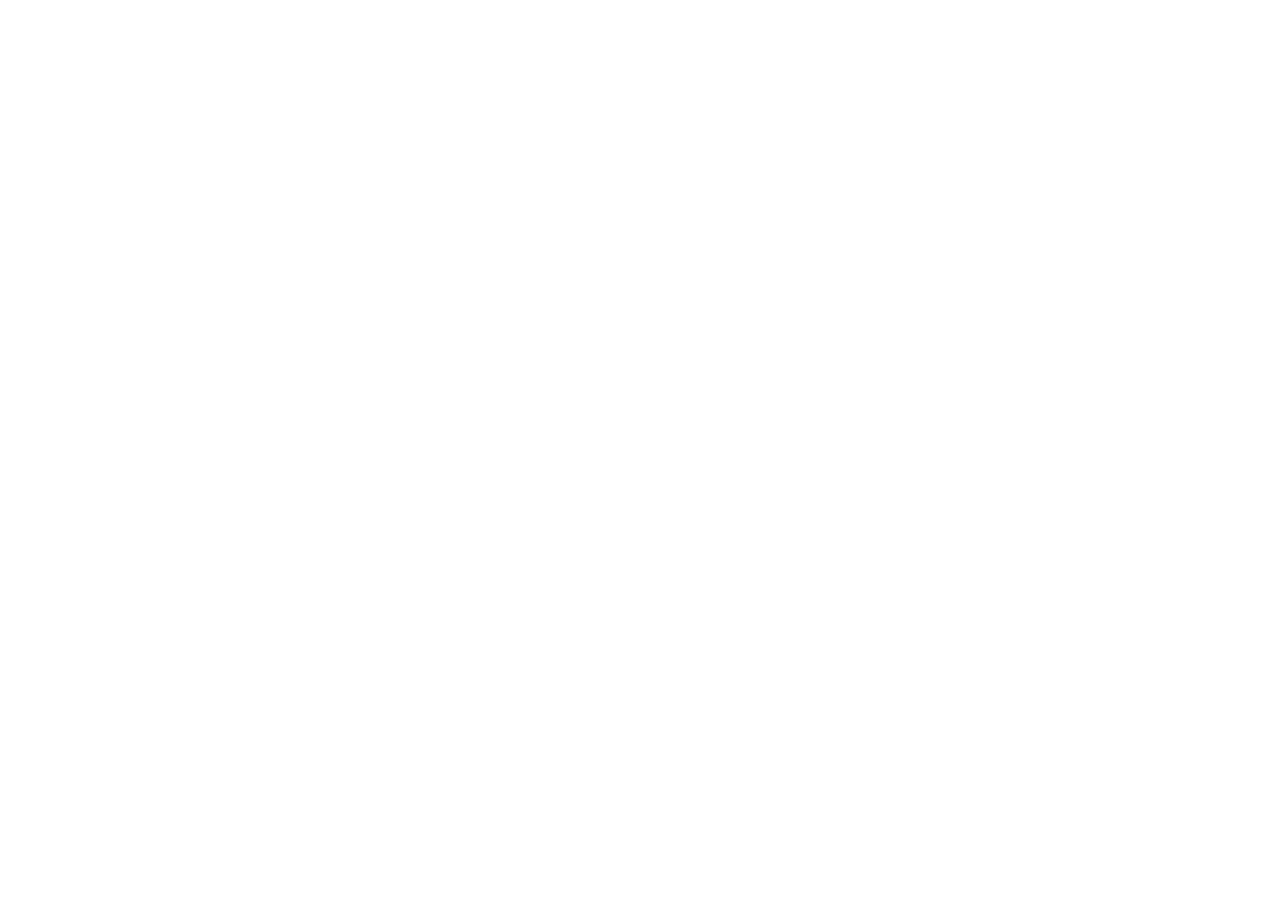
==== index.html @ 2b56876f "init project" ====
<!DOCTYPE html>
<html lang="en">

<head>
    <meta charset="UTF-8">
    <meta http-equiv="X-UA-Compatible" content="IE=edge">
    <meta name="viewport" content="width=device-width, initial-scale=1.0">
    <title>Document</title>
</head>

<body>

</body>

</html>
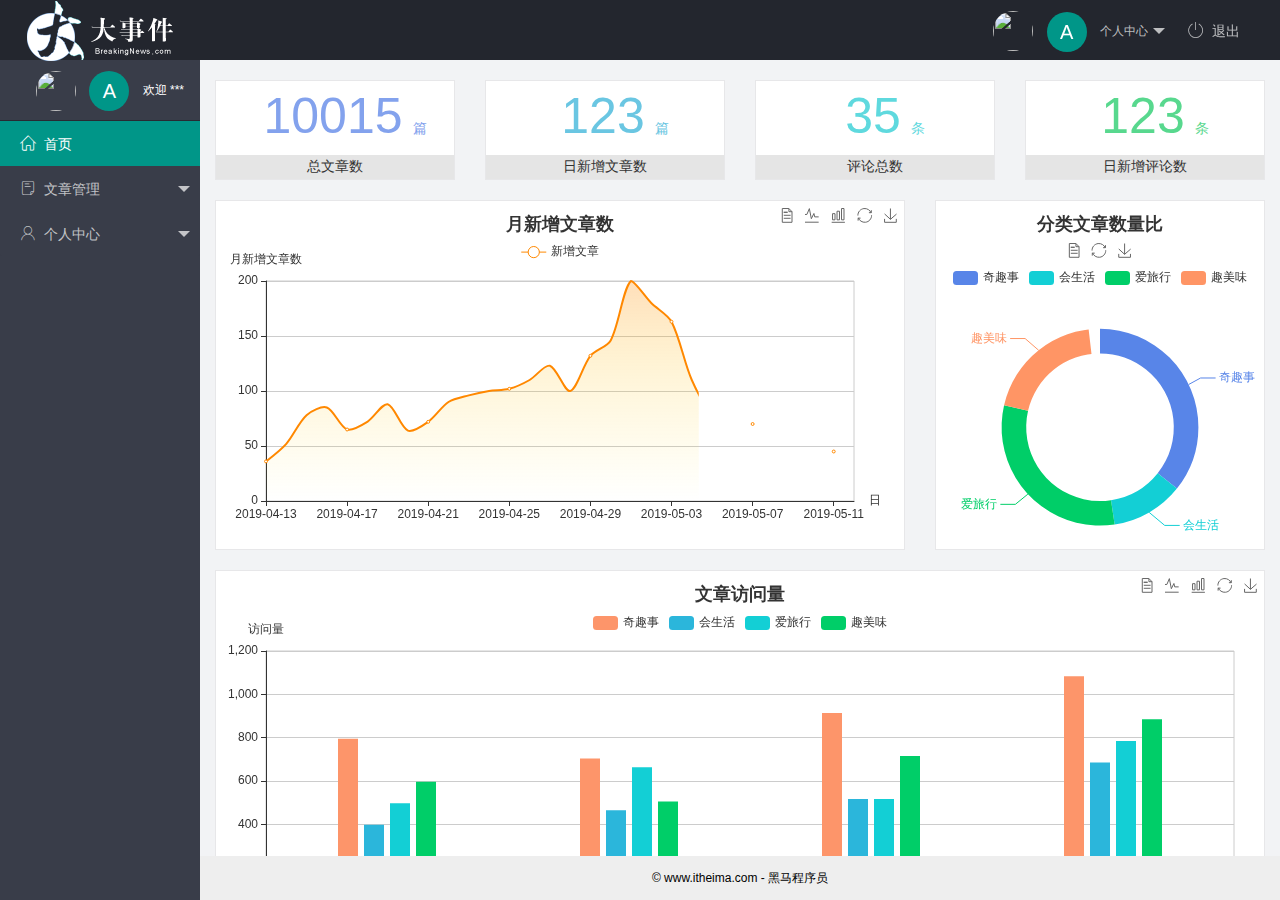
==== commit 34ea9513: "完成了主页功能的开发" ====
--- a/index.html
+++ b/index.html
@@ -6,10 +6,102 @@
     <meta http-equiv="X-UA-Compatible" content="IE=edge">
     <meta name="viewport" content="width=device-width, initial-scale=1.0">
     <title>Document</title>
+    <!-- 导入layui样式库 -->
+    <link rel="stylesheet" href="assets/lib/layui/css/layui.css">
+    <!-- 导入第三方图标库 -->
+    <link rel="stylesheet" href="/assets/fonts/iconfont.css" />
+    <!-- 导入自己的样式表 -->
+    <link rel="stylesheet" href="assets/css/index.css">
 </head>
 
-<body>
+<body class="layui-layout-body">
+    <div class="layui-layout layui-layout-admin">
+        <div class="layui-header">
+            <div class="layui-logo">
+                <img src="/assets/images/logo.png" alt="" />
+            </div>
+            <!-- 头部区域（可配合layui已有的水平导航） -->
+            <ul class="layui-nav layui-layout-right">
+                <li class="layui-nav-item">
+                    <a href="javascript:;" class="userinfo">
+                        <img src="http://t.cn/RCzsdCq" class="layui-nav-img" />
+                        <span class="text-avatar">A</span>
+                        个人中心
+                    </a>
+                    <dl class="layui-nav-child">
+                        <dd><a href="">基本资料</a></dd>
+                        <dd><a href="">更换头像</a></dd>
+                        <dd><a href="">重置密码</a></dd>
+                    </dl>
+                </li>
+                <li class="layui-nav-item">
+                    <a href="javascript:;" id="btnLogout"><span class="iconfont icon-tuichu"></span>退出</a>
+                </li>
+            </ul>
+        </div>
 
+        <div class="layui-side layui-bg-black">
+            <div class="layui-side-scroll">
+                <div class="userinfo">
+                    <img src="http://t.cn/RCzsdCq" class="layui-nav-img" />
+                    <span class="text-avatar">A</span>
+                    <span id="welcome">欢迎 ***</span>
+                </div>
+                <!-- 左侧导航区域（可配合layui已有的垂直导航） -->
+                <ul class="layui-nav layui-nav-tree" lay-shrink="all">
+                    <li class="layui-nav-item layui-this">
+                        <a href="/home/dashboard.html" target="fm"><span class="iconfont icon-home"></span>首页</a>
+                    </li>
+                    <li class="layui-nav-item">
+                        <a class="" href="javascript:;"><span class="iconfont icon-16"></span>文章管理</a>
+                        <dl class="layui-nav-child">
+                            <dd>
+                                <a href="javascript:;"><i class="layui-icon layui-icon-app"></i>文章类别</a>
+                            </dd>
+                            <dd>
+                                <a href="javascript:;"><i class="layui-icon layui-icon-app"></i>文章列表</a>
+                            </dd>
+                            <dd>
+                                <a href="javascript:;"><i class="layui-icon layui-icon-app"></i>发布文章</a>
+                            </dd>
+                        </dl>
+                    </li>
+                    <li class="layui-nav-item">
+                        <a href="javascript:;"><span class="iconfont icon-user"></span>个人中心</a>
+                        <dl class="layui-nav-child">
+                            <dd>
+                                <a href="javascript:;"><i class="layui-icon layui-icon-app"></i>基本资料</a>
+                            </dd>
+                            <dd>
+                                <a href="javascript:;"><i class="layui-icon layui-icon-app"></i>更换头像</a>
+                            </dd>
+                            <dd>
+                                <a href="javascript:;"><i class="layui-icon layui-icon-app"></i>重置密码</a>
+                            </dd>
+                        </dl>
+                    </li>
+                </ul>
+            </div>
+        </div>
+
+        <div class="layui-body">
+            <!-- 内容主体区域 -->
+            <iframe name="fm" src="/home/dashboard.html" frameborder="0"></iframe>
+        </div>
+
+        <div class="layui-footer">
+            <!-- 底部固定区域 -->
+            © www.itheima.com - 黑马程序员
+        </div>
+    </div>
+    <!-- 导入 layui 的JS文件 -->
+    <script src="assets/lib/layui/layui.all.js"></script>
+    <!-- 导入jquery -->
+    <script src="assets/lib/jquery.js"></script>
+    <!-- 导入封装好的baseapi -->
+    <script src="assets/js/baseapl.js"></script>
+    <!-- 导入自己的js文件 -->
+    <script src="assets/js/index.js"></script>
 </body>
 
 </html>--- a/assets/lib/layui/css/layui.css
+++ b/assets/lib/layui/css/layui.css
@@ -0,0 +1,2 @@
+/** layui-v2.5.5 MIT License By https://www.layui.com */
+ .layui-inline,img{display:inline-block;vertical-align:middle}h1,h2,h3,h4,h5,h6{font-weight:400}.layui-edge,.layui-header,.layui-inline,.layui-main{position:relative}.layui-body,.layui-edge,.layui-elip{overflow:hidden}.layui-btn,.layui-edge,.layui-inline,img{vertical-align:middle}.layui-btn,.layui-disabled,.layui-icon,.layui-unselect{-moz-user-select:none;-webkit-user-select:none;-ms-user-select:none}.layui-elip,.layui-form-checkbox span,.layui-form-pane .layui-form-label{text-overflow:ellipsis;white-space:nowrap}.layui-breadcrumb,.layui-tree-btnGroup{visibility:hidden}blockquote,body,button,dd,div,dl,dt,form,h1,h2,h3,h4,h5,h6,input,li,ol,p,pre,td,textarea,th,ul{margin:0;padding:0;-webkit-tap-highlight-color:rgba(0,0,0,0)}a:active,a:hover{outline:0}img{border:none}li{list-style:none}table{border-collapse:collapse;border-spacing:0}h4,h5,h6{font-size:100%}button,input,optgroup,option,select,textarea{font-family:inherit;font-size:inherit;font-style:inherit;font-weight:inherit;outline:0}pre{white-space:pre-wrap;white-space:-moz-pre-wrap;white-space:-pre-wrap;white-space:-o-pre-wrap;word-wrap:break-word}body{line-height:24px;font:14px Helvetica Neue,Helvetica,PingFang SC,Tahoma,Arial,sans-serif}hr{height:1px;margin:10px 0;border:0;clear:both}a{color:#333;text-decoration:none}a:hover{color:#777}a cite{font-style:normal;*cursor:pointer}.layui-border-box,.layui-border-box *{box-sizing:border-box}.layui-box,.layui-box *{box-sizing:content-box}.layui-clear{clear:both;*zoom:1}.layui-clear:after{content:'\20';clear:both;*zoom:1;display:block;height:0}.layui-inline{*display:inline;*zoom:1}.layui-edge{display:inline-block;width:0;height:0;border-width:6px;border-style:dashed;border-color:transparent}.layui-edge-top{top:-4px;border-bottom-color:#999;border-bottom-style:solid}.layui-edge-right{border-left-color:#999;border-left-style:solid}.layui-edge-bottom{top:2px;border-top-color:#999;border-top-style:solid}.layui-edge-left{border-right-color:#999;border-right-style:solid}.layui-disabled,.layui-disabled:hover{color:#d2d2d2!important;cursor:not-allowed!important}.layui-circle{border-radius:100%}.layui-show{display:block!important}.layui-hide{display:none!important}@font-face{font-family:layui-icon;src:url(../font/iconfont.eot?v=250);src:url(../font/iconfont.eot?v=250#iefix) format('embedded-opentype'),url(../font/iconfont.woff2?v=250) format('woff2'),url(../font/iconfont.woff?v=250) format('woff'),url(../font/iconfont.ttf?v=250) format('truetype'),url(../font/iconfont.svg?v=250#layui-icon) format('svg')}.layui-icon{font-family:layui-icon!important;font-size:16px;font-style:normal;-webkit-font-smoothing:antialiased;-moz-osx-font-smoothing:grayscale}.layui-icon-reply-fill:before{content:"\e611"}.layui-icon-set-fill:before{content:"\e614"}.layui-icon-menu-fill:before{content:"\e60f"}.layui-icon-search:before{content:"\e615"}.layui-icon-share:before{content:"\e641"}.layui-icon-set-sm:before{content:"\e620"}.layui-icon-engine:before{content:"\e628"}.layui-icon-close:before{content:"\1006"}.layui-icon-close-fill:before{content:"\1007"}.layui-icon-chart-screen:before{content:"\e629"}.layui-icon-star:before{content:"\e600"}.layui-icon-circle-dot:before{content:"\e617"}.layui-icon-chat:before{content:"\e606"}.layui-icon-release:before{content:"\e609"}.layui-icon-list:before{content:"\e60a"}.layui-icon-chart:before{content:"\e62c"}.layui-icon-ok-circle:before{content:"\1005"}.layui-icon-layim-theme:before{content:"\e61b"}.layui-icon-table:before{content:"\e62d"}.layui-icon-right:before{content:"\e602"}.layui-icon-left:before{content:"\e603"}.layui-icon-cart-simple:before{content:"\e698"}.layui-icon-face-cry:before{content:"\e69c"}.layui-icon-face-smile:before{content:"\e6af"}.layui-icon-survey:before{content:"\e6b2"}.layui-icon-tree:before{content:"\e62e"}.layui-icon-upload-circle:before{content:"\e62f"}.layui-icon-add-circle:before{content:"\e61f"}.layui-icon-download-circle:before{content:"\e601"}.layui-icon-templeate-1:before{content:"\e630"}.layui-icon-util:before{content:"\e631"}.layui-icon-face-surprised:before{content:"\e664"}.layui-icon-edit:before{content:"\e642"}.layui-icon-speaker:before{content:"\e645"}.layui-icon-down:before{content:"\e61a"}.layui-icon-file:before{content:"\e621"}.layui-icon-layouts:before{content:"\e632"}.layui-icon-rate-half:before{content:"\e6c9"}.layui-icon-add-circle-fine:before{content:"\e608"}.layui-icon-prev-circle:before{content:"\e633"}.layui-icon-read:before{content:"\e705"}.layui-icon-404:before{content:"\e61c"}.layui-icon-carousel:before{content:"\e634"}.layui-icon-help:before{content:"\e607"}.layui-icon-code-circle:before{content:"\e635"}.layui-icon-water:before{content:"\e636"}.layui-icon-username:before{content:"\e66f"}.layui-icon-find-fill:before{content:"\e670"}.layui-icon-about:before{content:"\e60b"}.layui-icon-location:before{content:"\e715"}.layui-icon-up:before{content:"\e619"}.layui-icon-pause:before{content:"\e651"}.layui-icon-date:before{content:"\e637"}.layui-icon-layim-uploadfile:before{content:"\e61d"}.layui-icon-delete:before{content:"\e640"}.layui-icon-play:before{content:"\e652"}.layui-icon-top:before{content:"\e604"}.layui-icon-friends:before{content:"\e612"}.layui-icon-refresh-3:before{content:"\e9aa"}.layui-icon-ok:before{content:"\e605"}.layui-icon-layer:before{content:"\e638"}.layui-icon-face-smile-fine:before{content:"\e60c"}.layui-icon-dollar:before{content:"\e659"}.layui-icon-group:before{content:"\e613"}.layui-icon-layim-download:before{content:"\e61e"}.layui-icon-picture-fine:before{content:"\e60d"}.layui-icon-link:before{content:"\e64c"}.layui-icon-diamond:before{content:"\e735"}.layui-icon-log:before{content:"\e60e"}.layui-icon-rate-solid:before{content:"\e67a"}.layui-icon-fonts-del:before{content:"\e64f"}.layui-icon-unlink:before{content:"\e64d"}.layui-icon-fonts-clear:before{content:"\e639"}.layui-icon-triangle-r:before{content:"\e623"}.layui-icon-circle:before{content:"\e63f"}.layui-icon-radio:before{content:"\e643"}.layui-icon-align-center:before{content:"\e647"}.layui-icon-align-right:before{content:"\e648"}.layui-icon-align-left:before{content:"\e649"}.layui-icon-loading-1:before{content:"\e63e"}.layui-icon-return:before{content:"\e65c"}.layui-icon-fonts-strong:before{content:"\e62b"}.layui-icon-upload:before{content:"\e67c"}.layui-icon-dialogue:before{content:"\e63a"}.layui-icon-video:before{content:"\e6ed"}.layui-icon-headset:before{content:"\e6fc"}.layui-icon-cellphone-fine:before{content:"\e63b"}.layui-icon-add-1:before{content:"\e654"}.layui-icon-face-smile-b:before{content:"\e650"}.layui-icon-fonts-html:before{content:"\e64b"}.layui-icon-form:before{content:"\e63c"}.layui-icon-cart:before{content:"\e657"}.layui-icon-camera-fill:before{content:"\e65d"}.layui-icon-tabs:before{content:"\e62a"}.layui-icon-fonts-code:before{content:"\e64e"}.layui-icon-fire:before{content:"\e756"}.layui-icon-set:before{content:"\e716"}.layui-icon-fonts-u:before{content:"\e646"}.layui-icon-triangle-d:before{content:"\e625"}.layui-icon-tips:before{content:"\e702"}.layui-icon-picture:before{content:"\e64a"}.layui-icon-more-vertical:before{content:"\e671"}.layui-icon-flag:before{content:"\e66c"}.layui-icon-loading:before{content:"\e63d"}.layui-icon-fonts-i:before{content:"\e644"}.layui-icon-refresh-1:before{content:"\e666"}.layui-icon-rmb:before{content:"\e65e"}.layui-icon-home:before{content:"\e68e"}.layui-icon-user:before{content:"\e770"}.layui-icon-notice:before{content:"\e667"}.layui-icon-login-weibo:before{content:"\e675"}.layui-icon-voice:before{content:"\e688"}.layui-icon-upload-drag:before{content:"\e681"}.layui-icon-login-qq:before{content:"\e676"}.layui-icon-snowflake:before{content:"\e6b1"}.layui-icon-file-b:before{content:"\e655"}.layui-icon-template:before{content:"\e663"}.layui-icon-auz:before{content:"\e672"}.layui-icon-console:before{content:"\e665"}.layui-icon-app:before{content:"\e653"}.layui-icon-prev:before{content:"\e65a"}.layui-icon-website:before{content:"\e7ae"}.layui-icon-next:before{content:"\e65b"}.layui-icon-component:before{content:"\e857"}.layui-icon-more:before{content:"\e65f"}.layui-icon-login-wechat:before{content:"\e677"}.layui-icon-shrink-right:before{content:"\e668"}.layui-icon-spread-left:before{content:"\e66b"}.layui-icon-camera:before{content:"\e660"}.layui-icon-note:before{content:"\e66e"}.layui-icon-refresh:before{content:"\e669"}.layui-icon-female:before{content:"\e661"}.layui-icon-male:before{content:"\e662"}.layui-icon-password:before{content:"\e673"}.layui-icon-senior:before{content:"\e674"}.layui-icon-theme:before{content:"\e66a"}.layui-icon-tread:before{content:"\e6c5"}.layui-icon-praise:before{content:"\e6c6"}.layui-icon-star-fill:before{content:"\e658"}.layui-icon-rate:before{content:"\e67b"}.layui-icon-template-1:before{content:"\e656"}.layui-icon-vercode:before{content:"\e679"}.layui-icon-cellphone:before{content:"\e678"}.layui-icon-screen-full:before{content:"\e622"}.layui-icon-screen-restore:before{content:"\e758"}.layui-icon-cols:before{content:"\e610"}.layui-icon-export:before{content:"\e67d"}.layui-icon-print:before{content:"\e66d"}.layui-icon-slider:before{content:"\e714"}.layui-icon-addition:before{content:"\e624"}.layui-icon-subtraction:before{content:"\e67e"}.layui-icon-service:before{content:"\e626"}.layui-icon-transfer:before{content:"\e691"}.layui-main{width:1140px;margin:0 auto}.layui-header{z-index:1000;height:60px}.layui-header a:hover{transition:all .5s;-webkit-transition:all .5s}.layui-side{position:fixed;left:0;top:0;bottom:0;z-index:999;width:200px;overflow-x:hidden}.layui-side-scroll{position:relative;width:220px;height:100%;overflow-x:hidden}.layui-body{position:absolute;left:200px;right:0;top:0;bottom:0;z-index:998;width:auto;overflow-y:auto;box-sizing:border-box}.layui-layout-body{overflow:hidden}.layui-layout-admin .layui-header{background-color:#23262E}.layui-layout-admin .layui-side{top:60px;width:200px;overflow-x:hidden}.layui-layout-admin .layui-body{position:fixed;top:60px;bottom:44px}.layui-layout-admin .layui-main{width:auto;margin:0 15px}.layui-layout-admin .layui-footer{position:fixed;left:200px;right:0;bottom:0;height:44px;line-height:44px;padding:0 15px;background-color:#eee}.layui-layout-admin .layui-logo{position:absolute;left:0;top:0;width:200px;height:100%;line-height:60px;text-align:center;color:#009688;font-size:16px}.layui-layout-admin .layui-header .layui-nav{background:0 0}.layui-layout-left{position:absolute!important;left:200px;top:0}.layui-layout-right{position:absolute!important;right:0;top:0}.layui-container{position:relative;margin:0 auto;padding:0 15px;box-sizing:border-box}.layui-fluid{position:relative;margin:0 auto;padding:0 15px}.layui-row:after,.layui-row:before{content:'';display:block;clear:both}.layui-col-lg1,.layui-col-lg10,.layui-col-lg11,.layui-col-lg12,.layui-col-lg2,.layui-col-lg3,.layui-col-lg4,.layui-col-lg5,.layui-col-lg6,.layui-col-lg7,.layui-col-lg8,.layui-col-lg9,.layui-col-md1,.layui-col-md10,.layui-col-md11,.layui-col-md12,.layui-col-md2,.layui-col-md3,.layui-col-md4,.layui-col-md5,.layui-col-md6,.layui-col-md7,.layui-col-md8,.layui-col-md9,.layui-col-sm1,.layui-col-sm10,.layui-col-sm11,.layui-col-sm12,.layui-col-sm2,.layui-col-sm3,.layui-col-sm4,.layui-col-sm5,.layui-col-sm6,.layui-col-sm7,.layui-col-sm8,.layui-col-sm9,.layui-col-xs1,.layui-col-xs10,.layui-col-xs11,.layui-col-xs12,.layui-col-xs2,.layui-col-xs3,.layui-col-xs4,.layui-col-xs5,.layui-col-xs6,.layui-col-xs7,.layui-col-xs8,.layui-col-xs9{position:relative;display:block;box-sizing:border-box}.layui-col-xs1,.layui-col-xs10,.layui-col-xs11,.layui-col-xs12,.layui-col-xs2,.layui-col-xs3,.layui-col-xs4,.layui-col-xs5,.layui-col-xs6,.layui-col-xs7,.layui-col-xs8,.layui-col-xs9{float:left}.layui-col-xs1{width:8.33333333%}.layui-col-xs2{width:16.66666667%}.layui-col-xs3{width:25%}.layui-col-xs4{width:33.33333333%}.layui-col-xs5{width:41.66666667%}.layui-col-xs6{width:50%}.layui-col-xs7{width:58.33333333%}.layui-col-xs8{width:66.66666667%}.layui-col-xs9{width:75%}.layui-col-xs10{width:83.33333333%}.layui-col-xs11{width:91.66666667%}.layui-col-xs12{width:100%}.layui-col-xs-offset1{margin-left:8.33333333%}.layui-col-xs-offset2{margin-left:16.66666667%}.layui-col-xs-offset3{margin-left:25%}.layui-col-xs-offset4{margin-left:33.33333333%}.layui-col-xs-offset5{margin-left:41.66666667%}.layui-col-xs-offset6{margin-left:50%}.layui-col-xs-offset7{margin-left:58.33333333%}.layui-col-xs-offset8{margin-left:66.66666667%}.layui-col-xs-offset9{margin-left:75%}.layui-col-xs-offset10{margin-left:83.33333333%}.layui-col-xs-offset11{margin-left:91.66666667%}.layui-col-xs-offset12{margin-left:100%}@media screen and (max-width:768px){.layui-hide-xs{display:none!important}.layui-show-xs-block{display:block!important}.layui-show-xs-inline{display:inline!important}.layui-show-xs-inline-block{display:inline-block!important}}@media screen and (min-width:768px){.layui-container{width:750px}.layui-hide-sm{display:none!important}.layui-show-sm-block{display:block!important}.layui-show-sm-inline{display:inline!important}.layui-show-sm-inline-block{display:inline-block!important}.layui-col-sm1,.layui-col-sm10,.layui-col-sm11,.layui-col-sm12,.layui-col-sm2,.layui-col-sm3,.layui-col-sm4,.layui-col-sm5,.layui-col-sm6,.layui-col-sm7,.layui-col-sm8,.layui-col-sm9{float:left}.layui-col-sm1{width:8.33333333%}.layui-col-sm2{width:16.66666667%}.layui-col-sm3{width:25%}.layui-col-sm4{width:33.33333333%}.layui-col-sm5{width:41.66666667%}.layui-col-sm6{width:50%}.layui-col-sm7{width:58.33333333%}.layui-col-sm8{width:66.66666667%}.layui-col-sm9{width:75%}.layui-col-sm10{width:83.33333333%}.layui-col-sm11{width:91.66666667%}.layui-col-sm12{width:100%}.layui-col-sm-offset1{margin-left:8.33333333%}.layui-col-sm-offset2{margin-left:16.66666667%}.layui-col-sm-offset3{margin-left:25%}.layui-col-sm-offset4{margin-left:33.33333333%}.layui-col-sm-offset5{margin-left:41.66666667%}.layui-col-sm-offset6{margin-left:50%}.layui-col-sm-offset7{margin-left:58.33333333%}.layui-col-sm-offset8{margin-left:66.66666667%}.layui-col-sm-offset9{margin-left:75%}.layui-col-sm-offset10{margin-left:83.33333333%}.layui-col-sm-offset11{margin-left:91.66666667%}.layui-col-sm-offset12{margin-left:100%}}@media screen and (min-width:992px){.layui-container{width:970px}.layui-hide-md{display:none!important}.layui-show-md-block{display:block!important}.layui-show-md-inline{display:inline!important}.layui-show-md-inline-block{display:inline-block!important}.layui-col-md1,.layui-col-md10,.layui-col-md11,.layui-col-md12,.layui-col-md2,.layui-col-md3,.layui-col-md4,.layui-col-md5,.layui-col-md6,.layui-col-md7,.layui-col-md8,.layui-col-md9{float:left}.layui-col-md1{width:8.33333333%}.layui-col-md2{width:16.66666667%}.layui-col-md3{width:25%}.layui-col-md4{width:33.33333333%}.layui-col-md5{width:41.66666667%}.layui-col-md6{width:50%}.layui-col-md7{width:58.33333333%}.layui-col-md8{width:66.66666667%}.layui-col-md9{width:75%}.layui-col-md10{width:83.33333333%}.layui-col-md11{width:91.66666667%}.layui-col-md12{width:100%}.layui-col-md-offset1{margin-left:8.33333333%}.layui-col-md-offset2{margin-left:16.66666667%}.layui-col-md-offset3{margin-left:25%}.layui-col-md-offset4{margin-left:33.33333333%}.layui-col-md-offset5{margin-left:41.66666667%}.layui-col-md-offset6{margin-left:50%}.layui-col-md-offset7{margin-left:58.33333333%}.layui-col-md-offset8{margin-left:66.66666667%}.layui-col-md-offset9{margin-left:75%}.layui-col-md-offset10{margin-left:83.33333333%}.layui-col-md-offset11{margin-left:91.66666667%}.layui-col-md-offset12{margin-left:100%}}@media screen and (min-width:1200px){.layui-container{width:1170px}.layui-hide-lg{display:none!important}.layui-show-lg-block{display:block!important}.layui-show-lg-inline{display:inline!important}.layui-show-lg-inline-block{display:inline-block!important}.layui-col-lg1,.layui-col-lg10,.layui-col-lg11,.layui-col-lg12,.layui-col-lg2,.layui-col-lg3,.layui-col-lg4,.layui-col-lg5,.layui-col-lg6,.layui-col-lg7,.layui-col-lg8,.layui-col-lg9{float:left}.layui-col-lg1{width:8.33333333%}.layui-col-lg2{width:16.66666667%}.layui-col-lg3{width:25%}.layui-col-lg4{width:33.33333333%}.layui-col-lg5{width:41.66666667%}.layui-col-lg6{width:50%}.layui-col-lg7{width:58.33333333%}.layui-col-lg8{width:66.66666667%}.layui-col-lg9{width:75%}.layui-col-lg10{width:83.33333333%}.layui-col-lg11{width:91.66666667%}.layui-col-lg12{width:100%}.layui-col-lg-offset1{margin-left:8.33333333%}.layui-col-lg-offset2{margin-left:16.66666667%}.layui-col-lg-offset3{margin-left:25%}.layui-col-lg-offset4{margin-left:33.33333333%}.layui-col-lg-offset5{margin-left:41.66666667%}.layui-col-lg-offset6{margin-left:50%}.layui-col-lg-offset7{margin-left:58.33333333%}.layui-col-lg-offset8{margin-left:66.66666667%}.layui-col-lg-offset9{margin-left:75%}.layui-col-lg-offset10{margin-left:83.33333333%}.layui-col-lg-offset11{margin-left:91.66666667%}.layui-col-lg-offset12{margin-left:100%}}.layui-col-space1{margin:-.5px}.layui-col-space1>*{padding:.5px}.layui-col-space3{margin:-1.5px}.layui-col-space3>*{padding:1.5px}.layui-col-space5{margin:-2.5px}.layui-col-space5>*{padding:2.5px}.layui-col-space8{margin:-3.5px}.layui-col-space8>*{padding:3.5px}.layui-col-space10{margin:-5px}.layui-col-space10>*{padding:5px}.layui-col-space12{margin:-6px}.layui-col-space12>*{padding:6px}.layui-col-space15{margin:-7.5px}.layui-col-space15>*{padding:7.5px}.layui-col-space18{margin:-9px}.layui-col-space18>*{padding:9px}.layui-col-space20{margin:-10px}.layui-col-space20>*{padding:10px}.layui-col-space22{margin:-11px}.layui-col-space22>*{padding:11px}.layui-col-space25{margin:-12.5px}.layui-col-space25>*{padding:12.5px}.layui-col-space30{margin:-15px}.layui-col-space30>*{padding:15px}.layui-btn,.layui-input,.layui-select,.layui-textarea,.layui-upload-button{outline:0;-webkit-appearance:none;transition:all .3s;-webkit-transition:all .3s;box-sizing:border-box}.layui-elem-quote{margin-bottom:10px;padding:15px;line-height:22px;border-left:5px solid #009688;border-radius:0 2px 2px 0;background-color:#f2f2f2}.layui-quote-nm{border-style:solid;border-width:1px 1px 1px 5px;background:0 0}.layui-elem-field{margin-bottom:10px;padding:0;border-width:1px;border-style:solid}.layui-elem-field legend{margin-left:20px;padding:0 10px;font-size:20px;font-weight:300}.layui-field-title{margin:10px 0 20px;border-width:1px 0 0}.layui-field-box{padding:10px 15px}.layui-field-title .layui-field-box{padding:10px 0}.layui-progress{position:relative;height:6px;border-radius:20px;background-color:#e2e2e2}.layui-progress-bar{position:absolute;left:0;top:0;width:0;max-width:100%;height:6px;border-radius:20px;text-align:right;background-color:#5FB878;transition:all .3s;-webkit-transition:all .3s}.layui-progress-big,.layui-progress-big .layui-progress-bar{height:18px;line-height:18px}.layui-progress-text{position:relative;top:-20px;line-height:18px;font-size:12px;color:#666}.layui-progress-big .layui-progress-text{position:static;padding:0 10px;color:#fff}.layui-collapse{border-width:1px;border-style:solid;border-radius:2px}.layui-colla-content,.layui-colla-item{border-top-width:1px;border-top-style:solid}.layui-colla-item:first-child{border-top:none}.layui-colla-title{position:relative;height:42px;line-height:42px;padding:0 15px 0 35px;color:#333;background-color:#f2f2f2;cursor:pointer;font-size:14px;overflow:hidden}.layui-colla-content{display:none;padding:10px 15px;line-height:22px;color:#666}.layui-colla-icon{position:absolute;left:15px;top:0;font-size:14px}.layui-card{margin-bottom:15px;border-radius:2px;background-color:#fff;box-shadow:0 1px 2px 0 rgba(0,0,0,.05)}.layui-card:last-child{margin-bottom:0}.layui-card-header{position:relative;height:42px;line-height:42px;padding:0 15px;border-bottom:1px solid #f6f6f6;color:#333;border-radius:2px 2px 0 0;font-size:14px}.layui-bg-black,.layui-bg-blue,.layui-bg-cyan,.layui-bg-green,.layui-bg-orange,.layui-bg-red{color:#fff!important}.layui-card-body{position:relative;padding:10px 15px;line-height:24px}.layui-card-body[pad15]{padding:15px}.layui-card-body[pad20]{padding:20px}.layui-card-body .layui-table{margin:5px 0}.layui-card .layui-tab{margin:0}.layui-panel-window{position:relative;padding:15px;border-radius:0;border-top:5px solid #E6E6E6;background-color:#fff}.layui-auxiliar-moving{position:fixed;left:0;right:0;top:0;bottom:0;width:100%;height:100%;background:0 0;z-index:9999999999}.layui-form-label,.layui-form-mid,.layui-form-select,.layui-input-block,.layui-input-inline,.layui-textarea{position:relative}.layui-bg-red{background-color:#FF5722!important}.layui-bg-orange{background-color:#FFB800!important}.layui-bg-green{background-color:#009688!important}.layui-bg-cyan{background-color:#2F4056!important}.layui-bg-blue{background-color:#1E9FFF!important}.layui-bg-black{background-color:#393D49!important}.layui-bg-gray{background-color:#eee!important;color:#666!important}.layui-badge-rim,.layui-colla-content,.layui-colla-item,.layui-collapse,.layui-elem-field,.layui-form-pane .layui-form-item[pane],.layui-form-pane .layui-form-label,.layui-input,.layui-layedit,.layui-layedit-tool,.layui-quote-nm,.layui-select,.layui-tab-bar,.layui-tab-card,.layui-tab-title,.layui-tab-title .layui-this:after,.layui-textarea{border-color:#e6e6e6}.layui-timeline-item:before,hr{background-color:#e6e6e6}.layui-text{line-height:22px;font-size:14px;color:#666}.layui-text h1,.layui-text h2,.layui-text h3{font-weight:500;color:#333}.layui-text h1{font-size:30px}.layui-text h2{font-size:24px}.layui-text h3{font-size:18px}.layui-text a:not(.layui-btn){color:#01AAED}.layui-text a:not(.layui-btn):hover{text-decoration:underline}.layui-text ul{padding:5px 0 5px 15px}.layui-text ul li{margin-top:5px;list-style-type:disc}.layui-text em,.layui-word-aux{color:#999!important;padding:0 5px!important}.layui-btn{display:inline-block;height:38px;line-height:38px;padding:0 18px;background-color:#009688;color:#fff;white-space:nowrap;text-align:center;font-size:14px;border:none;border-radius:2px;cursor:pointer}.layui-btn:hover{opacity:.8;filter:alpha(opacity=80);color:#fff}.layui-btn:active{opacity:1;filter:alpha(opacity=100)}.layui-btn+.layui-btn{margin-left:10px}.layui-btn-container{font-size:0}.layui-btn-container .layui-btn{margin-right:10px;margin-bottom:10px}.layui-btn-container .layui-btn+.layui-btn{margin-left:0}.layui-table .layui-btn-container .layui-btn{margin-bottom:9px}.layui-btn-radius{border-radius:100px}.layui-btn .layui-icon{margin-right:3px;font-size:18px;vertical-align:bottom;vertical-align:middle\9}.layui-btn-primary{border:1px solid #C9C9C9;background-color:#fff;color:#555}.layui-btn-primary:hover{border-color:#009688;color:#333}.layui-btn-normal{background-color:#1E9FFF}.layui-btn-warm{background-color:#FFB800}.layui-btn-danger{background-color:#FF5722}.layui-btn-checked{background-color:#5FB878}.layui-btn-disabled,.layui-btn-disabled:active,.layui-btn-disabled:hover{border:1px solid #e6e6e6;background-color:#FBFBFB;color:#C9C9C9;cursor:not-allowed;opacity:1}.layui-btn-lg{height:44px;line-height:44px;padding:0 25px;font-size:16px}.layui-btn-sm{height:30px;line-height:30px;padding:0 10px;font-size:12px}.layui-btn-sm i{font-size:16px!important}.layui-btn-xs{height:22px;line-height:22px;padding:0 5px;font-size:12px}.layui-btn-xs i{font-size:14px!important}.layui-btn-group{display:inline-block;vertical-align:middle;font-size:0}.layui-btn-group .layui-btn{margin-left:0!important;margin-right:0!important;border-left:1px solid rgba(255,255,255,.5);border-radius:0}.layui-btn-group .layui-btn-primary{border-left:none}.layui-btn-group .layui-btn-primary:hover{border-color:#C9C9C9;color:#009688}.layui-btn-group .layui-btn:first-child{border-left:none;border-radius:2px 0 0 2px}.layui-btn-group .layui-btn-primary:first-child{border-left:1px solid #c9c9c9}.layui-btn-group .layui-btn:last-child{border-radius:0 2px 2px 0}.layui-btn-group .layui-btn+.layui-btn{margin-left:0}.layui-btn-group+.layui-btn-group{margin-left:10px}.layui-btn-fluid{width:100%}.layui-input,.layui-select,.layui-textarea{height:38px;line-height:1.3;line-height:38px\9;border-width:1px;border-style:solid;background-color:#fff;border-radius:2px}.layui-input::-webkit-input-placeholder,.layui-select::-webkit-input-placeholder,.layui-textarea::-webkit-input-placeholder{line-height:1.3}.layui-input,.layui-textarea{display:block;width:100%;padding-left:10px}.layui-input:hover,.layui-textarea:hover{border-color:#D2D2D2!important}.layui-input:focus,.layui-textarea:focus{border-color:#C9C9C9!important}.layui-textarea{min-height:100px;height:auto;line-height:20px;padding:6px 10px;resize:vertical}.layui-select{padding:0 10px}.layui-form input[type=checkbox],.layui-form input[type=radio],.layui-form select{display:none}.layui-form [lay-ignore]{display:initial}.layui-form-item{margin-bottom:15px;clear:both;*zoom:1}.layui-form-item:after{content:'\20';clear:both;*zoom:1;display:block;height:0}.layui-form-label{float:left;display:block;padding:9px 15px;width:80px;font-weight:400;line-height:20px;text-align:right}.layui-form-label-col{display:block;float:none;padding:9px 0;line-height:20px;text-align:left}.layui-form-item .layui-inline{margin-bottom:5px;margin-right:10px}.layui-input-block{margin-left:110px;min-height:36px}.layui-input-inline{display:inline-block;vertical-align:middle}.layui-form-item .layui-input-inline{float:left;width:190px;margin-right:10px}.layui-form-text .layui-input-inline{width:auto}.layui-form-mid{float:left;display:block;padding:9px 0!important;line-height:20px;margin-right:10px}.layui-form-danger+.layui-form-select .layui-input,.layui-form-danger:focus{border-color:#FF5722!important}.layui-form-select .layui-input{padding-right:30px;cursor:pointer}.layui-form-select .layui-edge{position:absolute;right:10px;top:50%;margin-top:-3px;cursor:pointer;border-width:6px;border-top-color:#c2c2c2;border-top-style:solid;transition:all .3s;-webkit-transition:all .3s}.layui-form-select dl{display:none;position:absolute;left:0;top:42px;padding:5px 0;z-index:899;min-width:100%;border:1px solid #d2d2d2;max-height:300px;overflow-y:auto;background-color:#fff;border-radius:2px;box-shadow:0 2px 4px rgba(0,0,0,.12);box-sizing:border-box}.layui-form-select dl dd,.layui-form-select dl dt{padding:0 10px;line-height:36px;white-space:nowrap;overflow:hidden;text-overflow:ellipsis}.layui-form-select dl dt{font-size:12px;color:#999}.layui-form-select dl dd{cursor:pointer}.layui-form-select dl dd:hover{background-color:#f2f2f2;-webkit-transition:.5s all;transition:.5s all}.layui-form-select .layui-select-group dd{padding-left:20px}.layui-form-select dl dd.layui-select-tips{padding-left:10px!important;color:#999}.layui-form-select dl dd.layui-this{background-color:#5FB878;color:#fff}.layui-form-checkbox,.layui-form-select dl dd.layui-disabled{background-color:#fff}.layui-form-selected dl{display:block}.layui-form-checkbox,.layui-form-checkbox *,.layui-form-switch{display:inline-block;vertical-align:middle}.layui-form-selected .layui-edge{margin-top:-9px;-webkit-transform:rotate(180deg);transform:rotate(180deg);margin-top:-3px\9}:root .layui-form-selected .layui-edge{margin-top:-9px\0/IE9}.layui-form-selectup dl{top:auto;bottom:42px}.layui-select-none{margin:5px 0;text-align:center;color:#999}.layui-select-disabled .layui-disabled{border-color:#eee!important}.layui-select-disabled .layui-edge{border-top-color:#d2d2d2}.layui-form-checkbox{position:relative;height:30px;line-height:30px;margin-right:10px;padding-right:30px;cursor:pointer;font-size:0;-webkit-transition:.1s linear;transition:.1s linear;box-sizing:border-box}.layui-form-checkbox span{padding:0 10px;height:100%;font-size:14px;border-radius:2px 0 0 2px;background-color:#d2d2d2;color:#fff;overflow:hidden}.layui-form-checkbox:hover span{background-color:#c2c2c2}.layui-form-checkbox i{position:absolute;right:0;top:0;width:30px;height:28px;border:1px solid #d2d2d2;border-left:none;border-radius:0 2px 2px 0;color:#fff;font-size:20px;text-align:center}.layui-form-checkbox:hover i{border-color:#c2c2c2;color:#c2c2c2}.layui-form-checked,.layui-form-checked:hover{border-color:#5FB878}.layui-form-checked span,.layui-form-checked:hover span{background-color:#5FB878}.layui-form-checked i,.layui-form-checked:hover i{color:#5FB878}.layui-form-item .layui-form-checkbox{margin-top:4px}.layui-form-checkbox[lay-skin=primary]{height:auto!important;line-height:normal!important;min-width:18px;min-height:18px;border:none!important;margin-right:0;padding-left:28px;padding-right:0;background:0 0}.layui-form-checkbox[lay-skin=primary] span{padding-left:0;padding-right:15px;line-height:18px;background:0 0;color:#666}.layui-form-checkbox[lay-skin=primary] i{right:auto;left:0;width:16px;height:16px;line-height:16px;border:1px solid #d2d2d2;font-size:12px;border-radius:2px;background-color:#fff;-webkit-transition:.1s linear;transition:.1s linear}.layui-form-checkbox[lay-skin=primary]:hover i{border-color:#5FB878;color:#fff}.layui-form-checked[lay-skin=primary] i{border-color:#5FB878!important;background-color:#5FB878;color:#fff}.layui-checkbox-disbaled[lay-skin=primary] span{background:0 0!important;color:#c2c2c2}.layui-checkbox-disbaled[lay-skin=primary]:hover i{border-color:#d2d2d2}.layui-form-item .layui-form-checkbox[lay-skin=primary]{margin-top:10px}.layui-form-switch{position:relative;height:22px;line-height:22px;min-width:35px;padding:0 5px;margin-top:8px;border:1px solid #d2d2d2;border-radius:20px;cursor:pointer;background-color:#fff;-webkit-transition:.1s linear;transition:.1s linear}.layui-form-switch i{position:absolute;left:5px;top:3px;width:16px;height:16px;border-radius:20px;background-color:#d2d2d2;-webkit-transition:.1s linear;transition:.1s linear}.layui-form-switch em{position:relative;top:0;width:25px;margin-left:21px;padding:0!important;text-align:center!important;color:#999!important;font-style:normal!important;font-size:12px}.layui-form-onswitch{border-color:#5FB878;background-color:#5FB878}.layui-checkbox-disbaled,.layui-checkbox-disbaled i{border-color:#e2e2e2!important}.layui-form-onswitch i{left:100%;margin-left:-21px;background-color:#fff}.layui-form-onswitch em{margin-left:5px;margin-right:21px;color:#fff!important}.layui-checkbox-disbaled span{background-color:#e2e2e2!important}.layui-checkbox-disbaled:hover i{color:#fff!important}[lay-radio]{display:none}.layui-form-radio,.layui-form-radio *{display:inline-block;vertical-align:middle}.layui-form-radio{line-height:28px;margin:6px 10px 0 0;padding-right:10px;cursor:pointer;font-size:0}.layui-form-radio *{font-size:14px}.layui-form-radio>i{margin-right:8px;font-size:22px;color:#c2c2c2}.layui-form-radio>i:hover,.layui-form-radioed>i{color:#5FB878}.layui-radio-disbaled>i{color:#e2e2e2!important}.layui-form-pane .layui-form-label{width:110px;padding:8px 15px;height:38px;line-height:20px;border-width:1px;border-style:solid;border-radius:2px 0 0 2px;text-align:center;background-color:#FBFBFB;overflow:hidden;box-sizing:border-box}.layui-form-pane .layui-input-inline{margin-left:-1px}.layui-form-pane .layui-input-block{margin-left:110px;left:-1px}.layui-form-pane .layui-input{border-radius:0 2px 2px 0}.layui-form-pane .layui-form-text .layui-form-label{float:none;width:100%;border-radius:2px;box-sizing:border-box;text-align:left}.layui-form-pane .layui-form-text .layui-input-inline{display:block;margin:0;top:-1px;clear:both}.layui-form-pane .layui-form-text .layui-input-block{margin:0;left:0;top:-1px}.layui-form-pane .layui-form-text .layui-textarea{min-height:100px;border-radius:0 0 2px 2px}.layui-form-pane .layui-form-checkbox{margin:4px 0 4px 10px}.layui-form-pane .layui-form-radio,.layui-form-pane .layui-form-switch{margin-top:6px;margin-left:10px}.layui-form-pane .layui-form-item[pane]{position:relative;border-width:1px;border-style:solid}.layui-form-pane .layui-form-item[pane] .layui-form-label{position:absolute;left:0;top:0;height:100%;border-width:0 1px 0 0}.layui-form-pane .layui-form-item[pane] .layui-input-inline{margin-left:110px}@media screen and (max-width:450px){.layui-form-item .layui-form-label{text-overflow:ellipsis;overflow:hidden;white-space:nowrap}.layui-form-item .layui-inline{display:block;margin-right:0;margin-bottom:20px;clear:both}.layui-form-item .layui-inline:after{content:'\20';clear:both;display:block;height:0}.layui-form-item .layui-input-inline{display:block;float:none;left:-3px;width:auto;margin:0 0 10px 112px}.layui-form-item .layui-input-inline+.layui-form-mid{margin-left:110px;top:-5px;padding:0}.layui-form-item .layui-form-checkbox{margin-right:5px;margin-bottom:5px}}.layui-layedit{border-width:1px;border-style:solid;border-radius:2px}.layui-layedit-tool{padding:3px 5px;border-bottom-width:1px;border-bottom-style:solid;font-size:0}.layedit-tool-fixed{position:fixed;top:0;border-top:1px solid #e2e2e2}.layui-layedit-tool .layedit-tool-mid,.layui-layedit-tool .layui-icon{display:inline-block;vertical-align:middle;text-align:center;font-size:14px}.layui-layedit-tool .layui-icon{position:relative;width:32px;height:30px;line-height:30px;margin:3px 5px;color:#777;cursor:pointer;border-radius:2px}.layui-layedit-tool .layui-icon:hover{color:#393D49}.layui-layedit-tool .layui-icon:active{color:#000}.layui-layedit-tool .layedit-tool-active{background-color:#e2e2e2;color:#000}.layui-layedit-tool .layui-disabled,.layui-layedit-tool .layui-disabled:hover{color:#d2d2d2;cursor:not-allowed}.layui-layedit-tool .layedit-tool-mid{width:1px;height:18px;margin:0 10px;background-color:#d2d2d2}.layedit-tool-html{width:50px!important;font-size:30px!important}.layedit-tool-b,.layedit-tool-code,.layedit-tool-help{font-size:16px!important}.layedit-tool-d,.layedit-tool-face,.layedit-tool-image,.layedit-tool-unlink{font-size:18px!important}.layedit-tool-image input{position:absolute;font-size:0;left:0;top:0;width:100%;height:100%;opacity:.01;filter:Alpha(opacity=1);cursor:pointer}.layui-layedit-iframe iframe{display:block;width:100%}#LAY_layedit_code{overflow:hidden}.layui-laypage{display:inline-block;*display:inline;*zoom:1;vertical-align:middle;margin:10px 0;font-size:0}.layui-laypage>a:first-child,.layui-laypage>a:first-child em{border-radius:2px 0 0 2px}.layui-laypage>a:last-child,.layui-laypage>a:last-child em{border-radius:0 2px 2px 0}.layui-laypage>:first-child{margin-left:0!important}.layui-laypage>:last-child{margin-right:0!important}.layui-laypage a,.layui-laypage button,.layui-laypage input,.layui-laypage select,.layui-laypage span{border:1px solid #e2e2e2}.layui-laypage a,.layui-laypage span{display:inline-block;*display:inline;*zoom:1;vertical-align:middle;padding:0 15px;height:28px;line-height:28px;margin:0 -1px 5px 0;background-color:#fff;color:#333;font-size:12px}.layui-flow-more a *,.layui-laypage input,.layui-table-view select[lay-ignore]{display:inline-block}.layui-laypage a:hover{color:#009688}.layui-laypage em{font-style:normal}.layui-laypage .layui-laypage-spr{color:#999;font-weight:700}.layui-laypage a{text-decoration:none}.layui-laypage .layui-laypage-curr{position:relative}.layui-laypage .layui-laypage-curr em{position:relative;color:#fff}.layui-laypage .layui-laypage-curr .layui-laypage-em{position:absolute;left:-1px;top:-1px;padding:1px;width:100%;height:100%;background-color:#009688}.layui-laypage-em{border-radius:2px}.layui-laypage-next em,.layui-laypage-prev em{font-family:Sim sun;font-size:16px}.layui-laypage .layui-laypage-count,.layui-laypage .layui-laypage-limits,.layui-laypage .layui-laypage-refresh,.layui-laypage .layui-laypage-skip{margin-left:10px;margin-right:10px;padding:0;border:none}.layui-laypage .layui-laypage-limits,.layui-laypage .layui-laypage-refresh{vertical-align:top}.layui-laypage .layui-laypage-refresh i{font-size:18px;cursor:pointer}.layui-laypage select{height:22px;padding:3px;border-radius:2px;cursor:pointer}.layui-laypage .layui-laypage-skip{height:30px;line-height:30px;color:#999}.layui-laypage button,.layui-laypage input{height:30px;line-height:30px;border-radius:2px;vertical-align:top;background-color:#fff;box-sizing:border-box}.layui-laypage input{width:40px;margin:0 10px;padding:0 3px;text-align:center}.layui-laypage input:focus,.layui-laypage select:focus{border-color:#009688!important}.layui-laypage button{margin-left:10px;padding:0 10px;cursor:pointer}.layui-table,.layui-table-view{margin:10px 0}.layui-flow-more{margin:10px 0;text-align:center;color:#999;font-size:14px}.layui-flow-more a{height:32px;line-height:32px}.layui-flow-more a *{vertical-align:top}.layui-flow-more a cite{padding:0 20px;border-radius:3px;background-color:#eee;color:#333;font-style:normal}.layui-flow-more a cite:hover{opacity:.8}.layui-flow-more a i{font-size:30px;color:#737383}.layui-table{width:100%;background-color:#fff;color:#666}.layui-table tr{transition:all .3s;-webkit-transition:all .3s}.layui-table th{text-align:left;font-weight:400}.layui-table tbody tr:hover,.layui-table thead tr,.layui-table-click,.layui-table-header,.layui-table-hover,.layui-table-mend,.layui-table-patch,.layui-table-tool,.layui-table-total,.layui-table-total tr,.layui-table[lay-even] tr:nth-child(even){background-color:#f2f2f2}.layui-table td,.layui-table th,.layui-table-col-set,.layui-table-fixed-r,.layui-table-grid-down,.layui-table-header,.layui-table-page,.layui-table-tips-main,.layui-table-tool,.layui-table-total,.layui-table-view,.layui-table[lay-skin=line],.layui-table[lay-skin=row]{border-width:1px;border-style:solid;border-color:#e6e6e6}.layui-table td,.layui-table th{position:relative;padding:9px 15px;min-height:20px;line-height:20px;font-size:14px}.layui-table[lay-skin=line] td,.layui-table[lay-skin=line] th{border-width:0 0 1px}.layui-table[lay-skin=row] td,.layui-table[lay-skin=row] th{border-width:0 1px 0 0}.layui-table[lay-skin=nob] td,.layui-table[lay-skin=nob] th{border:none}.layui-table img{max-width:100px}.layui-table[lay-size=lg] td,.layui-table[lay-size=lg] th{padding:15px 30px}.layui-table-view .layui-table[lay-size=lg] .layui-table-cell{height:40px;line-height:40px}.layui-table[lay-size=sm] td,.layui-table[lay-size=sm] th{font-size:12px;padding:5px 10px}.layui-table-view .layui-table[lay-size=sm] .layui-table-cell{height:20px;line-height:20px}.layui-table[lay-data]{display:none}.layui-table-box{position:relative;overflow:hidden}.layui-table-view .layui-table{position:relative;width:auto;margin:0}.layui-table-view .layui-table[lay-skin=line]{border-width:0 1px 0 0}.layui-table-view .layui-table[lay-skin=row]{border-width:0 0 1px}.layui-table-view .layui-table td,.layui-table-view .layui-table th{padding:5px 0;border-top:none;border-left:none}.layui-table-view .layui-table th.layui-unselect .layui-table-cell span{cursor:pointer}.layui-table-view .layui-table td{cursor:default}.layui-table-view .layui-table td[data-edit=text]{cursor:text}.layui-table-view .layui-form-checkbox[lay-skin=primary] i{width:18px;height:18px}.layui-table-view .layui-form-radio{line-height:0;padding:0}.layui-table-view .layui-form-radio>i{margin:0;font-size:20px}.layui-table-init{position:absolute;left:0;top:0;width:100%;height:100%;text-align:center;z-index:110}.layui-table-init .layui-icon{position:absolute;left:50%;top:50%;margin:-15px 0 0 -15px;font-size:30px;color:#c2c2c2}.layui-table-header{border-width:0 0 1px;overflow:hidden}.layui-table-header .layui-table{margin-bottom:-1px}.layui-table-tool .layui-inline[lay-event]{position:relative;width:26px;height:26px;padding:5px;line-height:16px;margin-right:10px;text-align:center;color:#333;border:1px solid #ccc;cursor:pointer;-webkit-transition:.5s all;transition:.5s all}.layui-table-tool .layui-inline[lay-event]:hover{border:1px solid #999}.layui-table-tool-temp{padding-right:120px}.layui-table-tool-self{position:absolute;right:17px;top:10px}.layui-table-tool .layui-table-tool-self .layui-inline[lay-event]{margin:0 0 0 10px}.layui-table-tool-panel{position:absolute;top:29px;left:-1px;padding:5px 0;min-width:150px;min-height:40px;border:1px solid #d2d2d2;text-align:left;overflow-y:auto;background-color:#fff;box-shadow:0 2px 4px rgba(0,0,0,.12)}.layui-table-cell,.layui-table-tool-panel li{overflow:hidden;text-overflow:ellipsis;white-space:nowrap}.layui-table-tool-panel li{padding:0 10px;line-height:30px;-webkit-transition:.5s all;transition:.5s all}.layui-table-tool-panel li .layui-form-checkbox[lay-skin=primary]{width:100%;padding-left:28px}.layui-table-tool-panel li:hover{background-color:#f2f2f2}.layui-table-tool-panel li .layui-form-checkbox[lay-skin=primary] i{position:absolute;left:0;top:0}.layui-table-tool-panel li .layui-form-checkbox[lay-skin=primary] span{padding:0}.layui-table-tool .layui-table-tool-self .layui-table-tool-panel{left:auto;right:-1px}.layui-table-col-set{position:absolute;right:0;top:0;width:20px;height:100%;border-width:0 0 0 1px;background-color:#fff}.layui-table-sort{width:10px;height:20px;margin-left:5px;cursor:pointer!important}.layui-table-sort .layui-edge{position:absolute;left:5px;border-width:5px}.layui-table-sort .layui-table-sort-asc{top:3px;border-top:none;border-bottom-style:solid;border-bottom-color:#b2b2b2}.layui-table-sort .layui-table-sort-asc:hover{border-bottom-color:#666}.layui-table-sort .layui-table-sort-desc{bottom:5px;border-bottom:none;border-top-style:solid;border-top-color:#b2b2b2}.layui-table-sort .layui-table-sort-desc:hover{border-top-color:#666}.layui-table-sort[lay-sort=asc] .layui-table-sort-asc{border-bottom-color:#000}.layui-table-sort[lay-sort=desc] .layui-table-sort-desc{border-top-color:#000}.layui-table-cell{height:28px;line-height:28px;padding:0 15px;position:relative;box-sizing:border-box}.layui-table-cell .layui-form-checkbox[lay-skin=primary]{top:-1px;padding:0}.layui-table-cell .layui-table-link{color:#01AAED}.laytable-cell-checkbox,.laytable-cell-numbers,.laytable-cell-radio,.laytable-cell-space{padding:0;text-align:center}.layui-table-body{position:relative;overflow:auto;margin-right:-1px;margin-bottom:-1px}.layui-table-body .layui-none{line-height:26px;padding:15px;text-align:center;color:#999}.layui-table-fixed{position:absolute;left:0;top:0;z-index:101}.layui-table-fixed .layui-table-body{overflow:hidden}.layui-table-fixed-l{box-shadow:0 -1px 8px rgba(0,0,0,.08)}.layui-table-fixed-r{left:auto;right:-1px;border-width:0 0 0 1px;box-shadow:-1px 0 8px rgba(0,0,0,.08)}.layui-table-fixed-r .layui-table-header{position:relative;overflow:visible}.layui-table-mend{position:absolute;right:-49px;top:0;height:100%;width:50px}.layui-table-tool{position:relative;z-index:890;width:100%;min-height:50px;line-height:30px;padding:10px 15px;border-width:0 0 1px}.layui-table-tool .layui-btn-container{margin-bottom:-10px}.layui-table-page,.layui-table-total{border-width:1px 0 0;margin-bottom:-1px;overflow:hidden}.layui-table-page{position:relative;width:100%;padding:7px 7px 0;height:41px;font-size:12px;white-space:nowrap}.layui-table-page>div{height:26px}.layui-table-page .layui-laypage{margin:0}.layui-table-page .layui-laypage a,.layui-table-page .layui-laypage span{height:26px;line-height:26px;margin-bottom:10px;border:none;background:0 0}.layui-table-page .layui-laypage a,.layui-table-page .layui-laypage span.layui-laypage-curr{padding:0 12px}.layui-table-page .layui-laypage span{margin-left:0;padding:0}.layui-table-page .layui-laypage .layui-laypage-prev{margin-left:-7px!important}.layui-table-page .layui-laypage .layui-laypage-curr .layui-laypage-em{left:0;top:0;padding:0}.layui-table-page .layui-laypage button,.layui-table-page .layui-laypage input{height:26px;line-height:26px}.layui-table-page .layui-laypage input{width:40px}.layui-table-page .layui-laypage button{padding:0 10px}.layui-table-page select{height:18px}.layui-table-patch .layui-table-cell{padding:0;width:30px}.layui-table-edit{position:absolute;left:0;top:0;width:100%;height:100%;padding:0 14px 1px;border-radius:0;box-shadow:1px 1px 20px rgba(0,0,0,.15)}.layui-table-edit:focus{border-color:#5FB878!important}select.layui-table-edit{padding:0 0 0 10px;border-color:#C9C9C9}.layui-table-view .layui-form-checkbox,.layui-table-view .layui-form-radio,.layui-table-view .layui-form-switch{top:0;margin:0;box-sizing:content-box}.layui-table-view .layui-form-checkbox{top:-1px;height:26px;line-height:26px}.layui-table-view .layui-form-checkbox i{height:26px}.layui-table-grid .layui-table-cell{overflow:visible}.layui-table-grid-down{position:absolute;top:0;right:0;width:26px;height:100%;padding:5px 0;border-width:0 0 0 1px;text-align:center;background-color:#fff;color:#999;cursor:pointer}.layui-table-grid-down .layui-icon{position:absolute;top:50%;left:50%;margin:-8px 0 0 -8px}.layui-table-grid-down:hover{background-color:#fbfbfb}body .layui-table-tips .layui-layer-content{background:0 0;padding:0;box-shadow:0 1px 6px rgba(0,0,0,.12)}.layui-table-tips-main{margin:-44px 0 0 -1px;max-height:150px;padding:8px 15px;font-size:14px;overflow-y:scroll;background-color:#fff;color:#666}.layui-table-tips-c{position:absolute;right:-3px;top:-13px;width:20px;height:20px;padding:3px;cursor:pointer;background-color:#666;border-radius:50%;color:#fff}.layui-table-tips-c:hover{background-color:#777}.layui-table-tips-c:before{position:relative;right:-2px}.layui-upload-file{display:none!important;opacity:.01;filter:Alpha(opacity=1)}.layui-upload-drag,.layui-upload-form,.layui-upload-wrap{display:inline-block}.layui-upload-list{margin:10px 0}.layui-upload-choose{padding:0 10px;color:#999}.layui-upload-drag{position:relative;padding:30px;border:1px dashed #e2e2e2;background-color:#fff;text-align:center;cursor:pointer;color:#999}.layui-upload-drag .layui-icon{font-size:50px;color:#009688}.layui-upload-drag[lay-over]{border-color:#009688}.layui-upload-iframe{position:absolute;width:0;height:0;border:0;visibility:hidden}.layui-upload-wrap{position:relative;vertical-align:middle}.layui-upload-wrap .layui-upload-file{display:block!important;position:absolute;left:0;top:0;z-index:10;font-size:100px;width:100%;height:100%;opacity:.01;filter:Alpha(opacity=1);cursor:pointer}.layui-transfer-active,.layui-transfer-box{display:inline-block;vertical-align:middle}.layui-transfer-box,.layui-transfer-header,.layui-transfer-search{border-width:0;border-style:solid;border-color:#e6e6e6}.layui-transfer-box{position:relative;border-width:1px;width:200px;height:360px;border-radius:2px;background-color:#fff}.layui-transfer-box .layui-form-checkbox{width:100%;margin:0!important}.layui-transfer-header{height:38px;line-height:38px;padding:0 10px;border-bottom-width:1px}.layui-transfer-search{position:relative;padding:10px;border-bottom-width:1px}.layui-transfer-search .layui-input{height:32px;padding-left:30px;font-size:12px}.layui-transfer-search .layui-icon-search{position:absolute;left:20px;top:50%;margin-top:-8px;color:#666}.layui-transfer-active{margin:0 15px}.layui-transfer-active .layui-btn{display:block;margin:0;padding:0 15px;background-color:#5FB878;border-color:#5FB878;color:#fff}.layui-transfer-active .layui-btn-disabled{background-color:#FBFBFB;border-color:#e6e6e6;color:#C9C9C9}.layui-transfer-active .layui-btn:first-child{margin-bottom:15px}.layui-transfer-active .layui-btn .layui-icon{margin:0;font-size:14px!important}.layui-transfer-data{padding:5px 0;overflow:auto}.layui-transfer-data li{height:32px;line-height:32px;padding:0 10px}.layui-transfer-data li:hover{background-color:#f2f2f2;transition:.5s all}.layui-transfer-data .layui-none{padding:15px 10px;text-align:center;color:#999}.layui-nav{position:relative;padding:0 20px;background-color:#393D49;color:#fff;border-radius:2px;font-size:0;box-sizing:border-box}.layui-nav *{font-size:14px}.layui-nav .layui-nav-item{position:relative;display:inline-block;*display:inline;*zoom:1;vertical-align:middle;line-height:60px}.layui-nav .layui-nav-item a{display:block;padding:0 20px;color:#fff;color:rgba(255,255,255,.7);transition:all .3s;-webkit-transition:all .3s}.layui-nav .layui-this:after,.layui-nav-bar,.layui-nav-tree .layui-nav-itemed:after{position:absolute;left:0;top:0;width:0;height:5px;background-color:#5FB878;transition:all .2s;-webkit-transition:all .2s}.layui-nav-bar{z-index:1000}.layui-nav .layui-nav-item a:hover,.layui-nav .layui-this a{color:#fff}.layui-nav .layui-this:after{content:'';top:auto;bottom:0;width:100%}.layui-nav-img{width:30px;height:30px;margin-right:10px;border-radius:50%}.layui-nav .layui-nav-more{content:'';width:0;height:0;border-style:solid dashed dashed;border-color:#fff transparent transparent;overflow:hidden;cursor:pointer;transition:all .2s;-webkit-transition:all .2s;position:absolute;top:50%;right:3px;margin-top:-3px;border-width:6px;border-top-color:rgba(255,255,255,.7)}.layui-nav .layui-nav-mored,.layui-nav-itemed>a .layui-nav-more{margin-top:-9px;border-style:dashed dashed solid;border-color:transparent transparent #fff}.layui-nav-child{display:none;position:absolute;left:0;top:65px;min-width:100%;line-height:36px;padding:5px 0;box-shadow:0 2px 4px rgba(0,0,0,.12);border:1px solid #d2d2d2;background-color:#fff;z-index:100;border-radius:2px;white-space:nowrap}.layui-nav .layui-nav-child a{color:#333}.layui-nav .layui-nav-child a:hover{background-color:#f2f2f2;color:#000}.layui-nav-child dd{position:relative}.layui-nav .layui-nav-child dd.layui-this a,.layui-nav-child dd.layui-this{background-color:#5FB878;color:#fff}.layui-nav-child dd.layui-this:after{display:none}.layui-nav-tree{width:200px;padding:0}.layui-nav-tree .layui-nav-item{display:block;width:100%;line-height:45px}.layui-nav-tree .layui-nav-item a{position:relative;height:45px;line-height:45px;text-overflow:ellipsis;overflow:hidden;white-space:nowrap}.layui-nav-tree .layui-nav-item a:hover{background-color:#4E5465}.layui-nav-tree .layui-nav-bar{width:5px;height:0;background-color:#009688}.layui-nav-tree .layui-nav-child dd.layui-this,.layui-nav-tree .layui-nav-child dd.layui-this a,.layui-nav-tree .layui-this,.layui-nav-tree .layui-this>a,.layui-nav-tree .layui-this>a:hover{background-color:#009688;color:#fff}.layui-nav-tree .layui-this:after{display:none}.layui-nav-itemed>a,.layui-nav-tree .layui-nav-title a,.layui-nav-tree .layui-nav-title a:hover{color:#fff!important}.layui-nav-tree .layui-nav-child{position:relative;z-index:0;top:0;border:none;box-shadow:none}.layui-nav-tree .layui-nav-child a{height:40px;line-height:40px;color:#fff;color:rgba(255,255,255,.7)}.layui-nav-tree .layui-nav-child,.layui-nav-tree .layui-nav-child a:hover{background:0 0;color:#fff}.layui-nav-tree .layui-nav-more{right:10px}.layui-nav-itemed>.layui-nav-child{display:block;padding:0;background-color:rgba(0,0,0,.3)!important}.layui-nav-itemed>.layui-nav-child>.layui-this>.layui-nav-child{display:block}.layui-nav-side{position:fixed;top:0;bottom:0;left:0;overflow-x:hidden;z-index:999}.layui-bg-blue .layui-nav-bar,.layui-bg-blue .layui-nav-itemed:after,.layui-bg-blue .layui-this:after{background-color:#93D1FF}.layui-bg-blue .layui-nav-child dd.layui-this{background-color:#1E9FFF}.layui-bg-blue .layui-nav-itemed>a,.layui-nav-tree.layui-bg-blue .layui-nav-title a,.layui-nav-tree.layui-bg-blue .layui-nav-title a:hover{background-color:#007DDB!important}.layui-breadcrumb{font-size:0}.layui-breadcrumb>*{font-size:14px}.layui-breadcrumb a{color:#999!important}.layui-breadcrumb a:hover{color:#5FB878!important}.layui-breadcrumb a cite{color:#666;font-style:normal}.layui-breadcrumb span[lay-separator]{margin:0 10px;color:#999}.layui-tab{margin:10px 0;text-align:left!important}.layui-tab[overflow]>.layui-tab-title{overflow:hidden}.layui-tab-title{position:relative;left:0;height:40px;white-space:nowrap;font-size:0;border-bottom-width:1px;border-bottom-style:solid;transition:all .2s;-webkit-transition:all .2s}.layui-tab-title li{display:inline-block;*display:inline;*zoom:1;vertical-align:middle;font-size:14px;transition:all .2s;-webkit-transition:all .2s;position:relative;line-height:40px;min-width:65px;padding:0 15px;text-align:center;cursor:pointer}.layui-tab-title li a{display:block}.layui-tab-title .layui-this{color:#000}.layui-tab-title .layui-this:after{position:absolute;left:0;top:0;content:'';width:100%;height:41px;border-width:1px;border-style:solid;border-bottom-color:#fff;border-radius:2px 2px 0 0;box-sizing:border-box;pointer-events:none}.layui-tab-bar{position:absolute;right:0;top:0;z-index:10;width:30px;height:39px;line-height:39px;border-width:1px;border-style:solid;border-radius:2px;text-align:center;background-color:#fff;cursor:pointer}.layui-tab-bar .layui-icon{position:relative;display:inline-block;top:3px;transition:all .3s;-webkit-transition:all .3s}.layui-tab-item{display:none}.layui-tab-more{padding-right:30px;height:auto!important;white-space:normal!important}.layui-tab-more li.layui-this:after{border-bottom-color:#e2e2e2;border-radius:2px}.layui-tab-more .layui-tab-bar .layui-icon{top:-2px;top:3px\9;-webkit-transform:rotate(180deg);transform:rotate(180deg)}:root .layui-tab-more .layui-tab-bar .layui-icon{top:-2px\0/IE9}.layui-tab-content{padding:10px}.layui-tab-title li .layui-tab-close{position:relative;display:inline-block;width:18px;height:18px;line-height:20px;margin-left:8px;top:1px;text-align:center;font-size:14px;color:#c2c2c2;transition:all .2s;-webkit-transition:all .2s}.layui-tab-title li .layui-tab-close:hover{border-radius:2px;background-color:#FF5722;color:#fff}.layui-tab-brief>.layui-tab-title .layui-this{color:#009688}.layui-tab-brief>.layui-tab-more li.layui-this:after,.layui-tab-brief>.layui-tab-title .layui-this:after{border:none;border-radius:0;border-bottom:2px solid #5FB878}.layui-tab-brief[overflow]>.layui-tab-title .layui-this:after{top:-1px}.layui-tab-card{border-width:1px;border-style:solid;border-radius:2px;box-shadow:0 2px 5px 0 rgba(0,0,0,.1)}.layui-tab-card>.layui-tab-title{background-color:#f2f2f2}.layui-tab-card>.layui-tab-title li{margin-right:-1px;margin-left:-1px}.layui-tab-card>.layui-tab-title .layui-this{background-color:#fff}.layui-tab-card>.layui-tab-title .layui-this:after{border-top:none;border-width:1px;border-bottom-color:#fff}.layui-tab-card>.layui-tab-title .layui-tab-bar{height:40px;line-height:40px;border-radius:0;border-top:none;border-right:none}.layui-tab-card>.layui-tab-more .layui-this{background:0 0;color:#5FB878}.layui-tab-card>.layui-tab-more .layui-this:after{border:none}.layui-timeline{padding-left:5px}.layui-timeline-item{position:relative;padding-bottom:20px}.layui-timeline-axis{position:absolute;left:-5px;top:0;z-index:10;width:20px;height:20px;line-height:20px;background-color:#fff;color:#5FB878;border-radius:50%;text-align:center;cursor:pointer}.layui-timeline-axis:hover{color:#FF5722}.layui-timeline-item:before{content:'';position:absolute;left:5px;top:0;z-index:0;width:1px;height:100%}.layui-timeline-item:last-child:before{display:none}.layui-timeline-item:first-child:before{display:block}.layui-timeline-content{padding-left:25px}.layui-timeline-title{position:relative;margin-bottom:10px}.layui-badge,.layui-badge-dot,.layui-badge-rim{position:relative;display:inline-block;padding:0 6px;font-size:12px;text-align:center;background-color:#FF5722;color:#fff;border-radius:2px}.layui-badge{height:18px;line-height:18px}.layui-badge-dot{width:8px;height:8px;padding:0;border-radius:50%}.layui-badge-rim{height:18px;line-height:18px;border-width:1px;border-style:solid;background-color:#fff;color:#666}.layui-btn .layui-badge,.layui-btn .layui-badge-dot{margin-left:5px}.layui-nav .layui-badge,.layui-nav .layui-badge-dot{position:absolute;top:50%;margin:-8px 6px 0}.layui-tab-title .layui-badge,.layui-tab-title .layui-badge-dot{left:5px;top:-2px}.layui-carousel{position:relative;left:0;top:0;background-color:#f8f8f8}.layui-carousel>[carousel-item]{position:relative;width:100%;height:100%;overflow:hidden}.layui-carousel>[carousel-item]:before{position:absolute;content:'\e63d';left:50%;top:50%;width:100px;line-height:20px;margin:-10px 0 0 -50px;text-align:center;color:#c2c2c2;font-family:layui-icon!important;font-size:30px;font-style:normal;-webkit-font-smoothing:antialiased;-moz-osx-font-smoothing:grayscale}.layui-carousel>[carousel-item]>*{display:none;position:absolute;left:0;top:0;width:100%;height:100%;background-color:#f8f8f8;transition-duration:.3s;-webkit-transition-duration:.3s}.layui-carousel-updown>*{-webkit-transition:.3s ease-in-out up;transition:.3s ease-in-out up}.layui-carousel-arrow{display:none\9;opacity:0;position:absolute;left:10px;top:50%;margin-top:-18px;width:36px;height:36px;line-height:36px;text-align:center;font-size:20px;border:0;border-radius:50%;background-color:rgba(0,0,0,.2);color:#fff;-webkit-transition-duration:.3s;transition-duration:.3s;cursor:pointer}.layui-carousel-arrow[lay-type=add]{left:auto!important;right:10px}.layui-carousel:hover .layui-carousel-arrow[lay-type=add],.layui-carousel[lay-arrow=always] .layui-carousel-arrow[lay-type=add]{right:20px}.layui-carousel[lay-arrow=always] .layui-carousel-arrow{opacity:1;left:20px}.layui-carousel[lay-arrow=none] .layui-carousel-arrow{display:none}.layui-carousel-arrow:hover,.layui-carousel-ind ul:hover{background-color:rgba(0,0,0,.35)}.layui-carousel:hover .layui-carousel-arrow{display:block\9;opacity:1;left:20px}.layui-carousel-ind{position:relative;top:-35px;width:100%;line-height:0!important;text-align:center;font-size:0}.layui-carousel[lay-indicator=outside]{margin-bottom:30px}.layui-carousel[lay-indicator=outside] .layui-carousel-ind{top:10px}.layui-carousel[lay-indicator=outside] .layui-carousel-ind ul{background-color:rgba(0,0,0,.5)}.layui-carousel[lay-indicator=none] .layui-carousel-ind{display:none}.layui-carousel-ind ul{display:inline-block;padding:5px;background-color:rgba(0,0,0,.2);border-radius:10px;-webkit-transition-duration:.3s;transition-duration:.3s}.layui-carousel-ind li{display:inline-block;width:10px;height:10px;margin:0 3px;font-size:14px;background-color:#e2e2e2;background-color:rgba(255,255,255,.5);border-radius:50%;cursor:pointer;-webkit-transition-duration:.3s;transition-duration:.3s}.layui-carousel-ind li:hover{background-color:rgba(255,255,255,.7)}.layui-carousel-ind li.layui-this{background-color:#fff}.layui-carousel>[carousel-item]>.layui-carousel-next,.layui-carousel>[carousel-item]>.layui-carousel-prev,.layui-carousel>[carousel-item]>.layui-this{display:block}.layui-carousel>[carousel-item]>.layui-this{left:0}.layui-carousel>[carousel-item]>.layui-carousel-prev{left:-100%}.layui-carousel>[carousel-item]>.layui-carousel-next{left:100%}.layui-carousel>[carousel-item]>.layui-carousel-next.layui-carousel-left,.layui-carousel>[carousel-item]>.layui-carousel-prev.layui-carousel-right{left:0}.layui-carousel>[carousel-item]>.layui-this.layui-carousel-left{left:-100%}.layui-carousel>[carousel-item]>.layui-this.layui-carousel-right{left:100%}.layui-carousel[lay-anim=updown] .layui-carousel-arrow{left:50%!important;top:20px;margin:0 0 0 -18px}.layui-carousel[lay-anim=updown]>[carousel-item]>*,.layui-carousel[lay-anim=fade]>[carousel-item]>*{left:0!important}.layui-carousel[lay-anim=updown] .layui-carousel-arrow[lay-type=add]{top:auto!important;bottom:20px}.layui-carousel[lay-anim=updown] .layui-carousel-ind{position:absolute;top:50%;right:20px;width:auto;height:auto}.layui-carousel[lay-anim=updown] .layui-carousel-ind ul{padding:3px 5px}.layui-carousel[lay-anim=updown] .layui-carousel-ind li{display:block;margin:6px 0}.layui-carousel[lay-anim=updown]>[carousel-item]>.layui-this{top:0}.layui-carousel[lay-anim=updown]>[carousel-item]>.layui-carousel-prev{top:-100%}.layui-carousel[lay-anim=updown]>[carousel-item]>.layui-carousel-next{top:100%}.layui-carousel[lay-anim=updown]>[carousel-item]>.layui-carousel-next.layui-carousel-left,.layui-carousel[lay-anim=updown]>[carousel-item]>.layui-carousel-prev.layui-carousel-right{top:0}.layui-carousel[lay-anim=updown]>[carousel-item]>.layui-this.layui-carousel-left{top:-100%}.layui-carousel[lay-anim=updown]>[carousel-item]>.layui-this.layui-carousel-right{top:100%}.layui-carousel[lay-anim=fade]>[carousel-item]>.layui-carousel-next,.layui-carousel[lay-anim=fade]>[carousel-item]>.layui-carousel-prev{opacity:0}.layui-carousel[lay-anim=fade]>[carousel-item]>.layui-carousel-next.layui-carousel-left,.layui-carousel[lay-anim=fade]>[carousel-item]>.layui-carousel-prev.layui-carousel-right{opacity:1}.layui-carousel[lay-anim=fade]>[carousel-item]>.layui-this.layui-carousel-left,.layui-carousel[lay-anim=fade]>[carousel-item]>.layui-this.layui-carousel-right{opacity:0}.layui-fixbar{position:fixed;right:15px;bottom:15px;z-index:999999}.layui-fixbar li{width:50px;height:50px;line-height:50px;margin-bottom:1px;text-align:center;cursor:pointer;font-size:30px;background-color:#9F9F9F;color:#fff;border-radius:2px;opacity:.95}.layui-fixbar li:hover{opacity:.85}.layui-fixbar li:active{opacity:1}.layui-fixbar .layui-fixbar-top{display:none;font-size:40px}body .layui-util-face{border:none;background:0 0}body .layui-util-face .layui-layer-content{padding:0;background-color:#fff;color:#666;box-shadow:none}.layui-util-face .layui-layer-TipsG{display:none}.layui-util-face ul{position:relative;width:372px;padding:10px;border:1px solid #D9D9D9;background-color:#fff;box-shadow:0 0 20px rgba(0,0,0,.2)}.layui-util-face ul li{cursor:pointer;float:left;border:1px solid #e8e8e8;height:22px;width:26px;overflow:hidden;margin:-1px 0 0 -1px;padding:4px 2px;text-align:center}.layui-util-face ul li:hover{position:relative;z-index:2;border:1px solid #eb7350;background:#fff9ec}.layui-code{position:relative;margin:10px 0;padding:15px;line-height:20px;border:1px solid #ddd;border-left-width:6px;background-color:#F2F2F2;color:#333;font-family:Courier New;font-size:12px}.layui-rate,.layui-rate *{display:inline-block;vertical-align:middle}.layui-rate{padding:10px 5px 10px 0;font-size:0}.layui-rate li i.layui-icon{font-size:20px;color:#FFB800;margin-right:5px;transition:all .3s;-webkit-transition:all .3s}.layui-rate li i:hover{cursor:pointer;transform:scale(1.12);-webkit-transform:scale(1.12)}.layui-rate[readonly] li i:hover{cursor:default;transform:scale(1)}.layui-colorpicker{width:26px;height:26px;border:1px solid #e6e6e6;padding:5px;border-radius:2px;line-height:24px;display:inline-block;cursor:pointer;transition:all .3s;-webkit-transition:all .3s}.layui-colorpicker:hover{border-color:#d2d2d2}.layui-colorpicker.layui-colorpicker-lg{width:34px;height:34px;line-height:32px}.layui-colorpicker.layui-colorpicker-sm{width:24px;height:24px;line-height:22px}.layui-colorpicker.layui-colorpicker-xs{width:22px;height:22px;line-height:20px}.layui-colorpicker-trigger-bgcolor{display:block;background:url([data-uri]);border-radius:2px}.layui-colorpicker-trigger-span{display:block;height:100%;box-sizing:border-box;border:1px solid rgba(0,0,0,.15);border-radius:2px;text-align:center}.layui-colorpicker-trigger-i{display:inline-block;color:#FFF;font-size:12px}.layui-colorpicker-trigger-i.layui-icon-close{color:#999}.layui-colorpicker-main{position:absolute;z-index:66666666;width:280px;padding:7px;background:#FFF;border:1px solid #d2d2d2;border-radius:2px;box-shadow:0 2px 4px rgba(0,0,0,.12)}.layui-colorpicker-main-wrapper{height:180px;position:relative}.layui-colorpicker-basis{width:260px;height:100%;position:relative}.layui-colorpicker-basis-white{width:100%;height:100%;position:absolute;top:0;left:0;background:linear-gradient(90deg,#FFF,hsla(0,0%,100%,0))}.layui-colorpicker-basis-black{width:100%;height:100%;position:absolute;top:0;left:0;background:linear-gradient(0deg,#000,transparent)}.layui-colorpicker-basis-cursor{width:10px;height:10px;border:1px solid #FFF;border-radius:50%;position:absolute;top:-3px;right:-3px;cursor:pointer}.layui-colorpicker-side{position:absolute;top:0;right:0;width:12px;height:100%;background:linear-gradient(red,#FF0,#0F0,#0FF,#00F,#F0F,red)}.layui-colorpicker-side-slider{width:100%;height:5px;box-shadow:0 0 1px #888;box-sizing:border-box;background:#FFF;border-radius:1px;border:1px solid #f0f0f0;cursor:pointer;position:absolute;left:0}.layui-colorpicker-main-alpha{display:none;height:12px;margin-top:7px;background:url([data-uri])}.layui-colorpicker-alpha-bgcolor{height:100%;position:relative}.layui-colorpicker-alpha-slider{width:5px;height:100%;box-shadow:0 0 1px #888;box-sizing:border-box;background:#FFF;border-radius:1px;border:1px solid #f0f0f0;cursor:pointer;position:absolute;top:0}.layui-colorpicker-main-pre{padding-top:7px;font-size:0}.layui-colorpicker-pre{width:20px;height:20px;border-radius:2px;display:inline-block;margin-left:6px;margin-bottom:7px;cursor:pointer}.layui-colorpicker-pre:nth-child(11n+1){margin-left:0}.layui-colorpicker-pre-isalpha{background:url([data-uri])}.layui-colorpicker-pre.layui-this{box-shadow:0 0 3px 2px rgba(0,0,0,.15)}.layui-colorpicker-pre>div{height:100%;border-radius:2px}.layui-colorpicker-main-input{text-align:right;padding-top:7px}.layui-colorpicker-main-input .layui-btn-container .layui-btn{margin:0 0 0 10px}.layui-colorpicker-main-input div.layui-inline{float:left;margin-right:10px;font-size:14px}.layui-colorpicker-main-input input.layui-input{width:150px;height:30px;color:#666}.layui-slider{height:4px;background:#e2e2e2;border-radius:3px;position:relative;cursor:pointer}.layui-slider-bar{border-radius:3px;position:absolute;height:100%}.layui-slider-step{position:absolute;top:0;width:4px;height:4px;border-radius:50%;background:#FFF;-webkit-transform:translateX(-50%);transform:translateX(-50%)}.layui-slider-wrap{width:36px;height:36px;position:absolute;top:-16px;-webkit-transform:translateX(-50%);transform:translateX(-50%);z-index:10;text-align:center}.layui-slider-wrap-btn{width:12px;height:12px;border-radius:50%;background:#FFF;display:inline-block;vertical-align:middle;cursor:pointer;transition:.3s}.layui-slider-wrap:after{content:"";height:100%;display:inline-block;vertical-align:middle}.layui-slider-wrap-btn.layui-slider-hover,.layui-slider-wrap-btn:hover{transform:scale(1.2)}.layui-slider-wrap-btn.layui-disabled:hover{transform:scale(1)!important}.layui-slider-tips{position:absolute;top:-42px;z-index:66666666;white-space:nowrap;display:none;-webkit-transform:translateX(-50%);transform:translateX(-50%);color:#FFF;background:#000;border-radius:3px;height:25px;line-height:25px;padding:0 10px}.layui-slider-tips:after{content:'';position:absolute;bottom:-12px;left:50%;margin-left:-6px;width:0;height:0;border-width:6px;border-style:solid;border-color:#000 transparent transparent}.layui-slider-input{width:70px;height:32px;border:1px solid #e6e6e6;border-radius:3px;font-size:16px;line-height:32px;position:absolute;right:0;top:-15px}.layui-slider-input-btn{display:none;position:absolute;top:0;right:0;width:20px;height:100%;border-left:1px solid #d2d2d2}.layui-slider-input-btn i{cursor:pointer;position:absolute;right:0;bottom:0;width:20px;height:50%;font-size:12px;line-height:16px;text-align:center;color:#999}.layui-slider-input-btn i:first-child{top:0;border-bottom:1px solid #d2d2d2}.layui-slider-input-txt{height:100%;font-size:14px}.layui-slider-input-txt input{height:100%;border:none}.layui-slider-input-btn i:hover{color:#009688}.layui-slider-vertical{width:4px;margin-left:34px}.layui-slider-vertical .layui-slider-bar{width:4px}.layui-slider-vertical .layui-slider-step{top:auto;left:0;-webkit-transform:translateY(50%);transform:translateY(50%)}.layui-slider-vertical .layui-slider-wrap{top:auto;left:-16px;-webkit-transform:translateY(50%);transform:translateY(50%)}.layui-slider-vertical .layui-slider-tips{top:auto;left:2px}@media \0screen{.layui-slider-wrap-btn{margin-left:-20px}.layui-slider-vertical .layui-slider-wrap-btn{margin-left:0;margin-bottom:-20px}.layui-slider-vertical .layui-slider-tips{margin-left:-8px}.layui-slider>span{margin-left:8px}}.layui-tree{line-height:22px}.layui-tree .layui-form-checkbox{margin:0!important}.layui-tree-set{width:100%;position:relative}.layui-tree-pack{display:none;padding-left:20px;position:relative}.layui-tree-iconClick,.layui-tree-main{display:inline-block;vertical-align:middle}.layui-tree-line .layui-tree-pack{padding-left:27px}.layui-tree-line .layui-tree-set .layui-tree-set:after{content:'';position:absolute;top:14px;left:-9px;width:17px;height:0;border-top:1px dotted #c0c4cc}.layui-tree-entry{position:relative;padding:3px 0;height:20px;white-space:nowrap}.layui-tree-entry:hover{background-color:#eee}.layui-tree-line .layui-tree-entry:hover{background-color:rgba(0,0,0,0)}.layui-tree-line .layui-tree-entry:hover .layui-tree-txt{color:#999;text-decoration:underline;transition:.3s}.layui-tree-main{cursor:pointer;padding-right:10px}.layui-tree-line .layui-tree-set:before{content:'';position:absolute;top:0;left:-9px;width:0;height:100%;border-left:1px dotted #c0c4cc}.layui-tree-line .layui-tree-set.layui-tree-setLineShort:before{height:13px}.layui-tree-line .layui-tree-set.layui-tree-setHide:before{height:0}.layui-tree-iconClick{position:relative;height:20px;line-height:20px;margin:0 10px;color:#c0c4cc}.layui-tree-icon{height:12px;line-height:12px;width:12px;text-align:center;border:1px solid #c0c4cc}.layui-tree-iconClick .layui-icon{font-size:18px}.layui-tree-icon .layui-icon{font-size:12px;color:#666}.layui-tree-iconArrow{padding:0 5px}.layui-tree-iconArrow:after{content:'';position:absolute;left:4px;top:3px;z-index:100;width:0;height:0;border-width:5px;border-style:solid;border-color:transparent transparent transparent #c0c4cc;transition:.5s}.layui-tree-btnGroup,.layui-tree-editInput{position:relative;vertical-align:middle;display:inline-block}.layui-tree-spread>.layui-tree-entry>.layui-tree-iconClick>.layui-tree-iconArrow:after{transform:rotate(90deg) translate(3px,4px)}.layui-tree-txt{display:inline-block;vertical-align:middle;color:#555}.layui-tree-search{margin-bottom:15px;color:#666}.layui-tree-btnGroup .layui-icon{display:inline-block;vertical-align:middle;padding:0 2px;cursor:pointer}.layui-tree-btnGroup .layui-icon:hover{color:#999;transition:.3s}.layui-tree-entry:hover .layui-tree-btnGroup{visibility:visible}.layui-tree-editInput{height:20px;line-height:20px;padding:0 3px;border:none;background-color:rgba(0,0,0,.05)}.layui-tree-emptyText{text-align:center;color:#999}.layui-anim{-webkit-animation-duration:.3s;animation-duration:.3s;-webkit-animation-fill-mode:both;animation-fill-mode:both}.layui-anim.layui-icon{display:inline-block}.layui-anim-loop{-webkit-animation-iteration-count:infinite;animation-iteration-count:infinite}.layui-trans,.layui-trans a{transition:all .3s;-webkit-transition:all .3s}@-webkit-keyframes layui-rotate{from{-webkit-transform:rotate(0)}to{-webkit-transform:rotate(360deg)}}@keyframes layui-rotate{from{transform:rotate(0)}to{transform:rotate(360deg)}}.layui-anim-rotate{-webkit-animation-name:layui-rotate;animation-name:layui-rotate;-webkit-animation-duration:1s;animation-duration:1s;-webkit-animation-timing-function:linear;animation-timing-function:linear}@-webkit-keyframes layui-up{from{-webkit-transform:translate3d(0,100%,0);opacity:.3}to{-webkit-transform:translate3d(0,0,0);opacity:1}}@keyframes layui-up{from{transform:translate3d(0,100%,0);opacity:.3}to{transform:translate3d(0,0,0);opacity:1}}.layui-anim-up{-webkit-animation-name:layui-up;animation-name:layui-up}@-webkit-keyframes layui-upbit{from{-webkit-transform:translate3d(0,30px,0);opacity:.3}to{-webkit-transform:translate3d(0,0,0);opacity:1}}@keyframes layui-upbit{from{transform:translate3d(0,30px,0);opacity:.3}to{transform:translate3d(0,0,0);opacity:1}}.layui-anim-upbit{-webkit-animation-name:layui-upbit;animation-name:layui-upbit}@-webkit-keyframes layui-scale{0%{opacity:.3;-webkit-transform:scale(.5)}100%{opacity:1;-webkit-transform:scale(1)}}@keyframes layui-scale{0%{opacity:.3;-ms-transform:scale(.5);transform:scale(.5)}100%{opacity:1;-ms-transform:scale(1);transform:scale(1)}}.layui-anim-scale{-webkit-animation-name:layui-scale;animation-name:layui-scale}@-webkit-keyframes layui-scale-spring{0%{opacity:.5;-webkit-transform:scale(.5)}80%{opacity:.8;-webkit-transform:scale(1.1)}100%{opacity:1;-webkit-transform:scale(1)}}@keyframes layui-scale-spring{0%{opacity:.5;transform:scale(.5)}80%{opacity:.8;transform:scale(1.1)}100%{opacity:1;transform:scale(1)}}.layui-anim-scaleSpring{-webkit-animation-name:layui-scale-spring;animation-name:layui-scale-spring}@-webkit-keyframes layui-fadein{0%{opacity:0}100%{opacity:1}}@keyframes layui-fadein{0%{opacity:0}100%{opacity:1}}.layui-anim-fadein{-webkit-animation-name:layui-fadein;animation-name:layui-fadein}@-webkit-keyframes layui-fadeout{0%{opacity:1}100%{opacity:0}}@keyframes layui-fadeout{0%{opacity:1}100%{opacity:0}}.layui-anim-fadeout{-webkit-animation-name:layui-fadeout;animation-name:layui-fadeout}--- a/assets/fonts/iconfont.css
+++ b/assets/fonts/iconfont.css
@@ -0,0 +1,37 @@
+@font-face {font-family: "iconfont";
+  src: url('iconfont.eot?t=1576139966484'); /* IE9 */
+  src: url('iconfont.eot?t=1576139966484#iefix') format('embedded-opentype'), /* IE6-IE8 */
+  url('[data-uri]') format('woff2'),
+  url('iconfont.woff?t=1576139966484') format('woff'),
+  url('iconfont.ttf?t=1576139966484') format('truetype'), /* chrome, firefox, opera, Safari, Android, iOS 4.2+ */
+  url('iconfont.svg?t=1576139966484#iconfont') format('svg'); /* iOS 4.1- */
+}
+
+.iconfont {
+  font-family: "iconfont" !important;
+  font-size: 16px;
+  font-style: normal;
+  -webkit-font-smoothing: antialiased;
+  -moz-osx-font-smoothing: grayscale;
+}
+
+.icon-home:before {
+  content: "\e6a9";
+}
+
+.icon-user:before {
+  content: "\e614";
+}
+
+.icon-pinglun:before {
+  content: "\e616";
+}
+
+.icon-tuichu:before {
+  content: "\e865";
+}
+
+.icon-16:before {
+  content: "\e615";
+}
+
--- a/assets/css/index.css
+++ b/assets/css/index.css
@@ -0,0 +1,48 @@
+.layui-footer {
+    text-align: center;
+    font-size: 12px;
+}
+.iconfont {
+    margin-right: 8px;
+}
+.layui-icon {
+    margin-right: 8px;
+    margin-left: 20px;
+}
+
+iframe {
+    width: 100%;
+    height: 100%;
+}
+.layui-body {
+    overflow: hidden;
+}
+
+.userinfo {
+    height: 60px;
+    line-height: 60px;
+    text-align: center;
+    font-size: 12px;
+    user-select: none;
+}
+.layui-side-scroll .userinfo {
+    border-bottom: 1px solid #282b33;
+}
+.layui-nav-img {
+    width: 40px;
+    height: 40px;
+}
+.text-avatar {
+    display: inline-block;
+    height: 40px;
+    width: 40px;
+    background-color: #009688;
+    border-radius: 50%;
+    line-height: 40px;
+    text-align: center;
+    font-size: 20px;
+    color: #fff;
+    position: relative;
+    top: 4px;
+    margin-right: 10px;
+}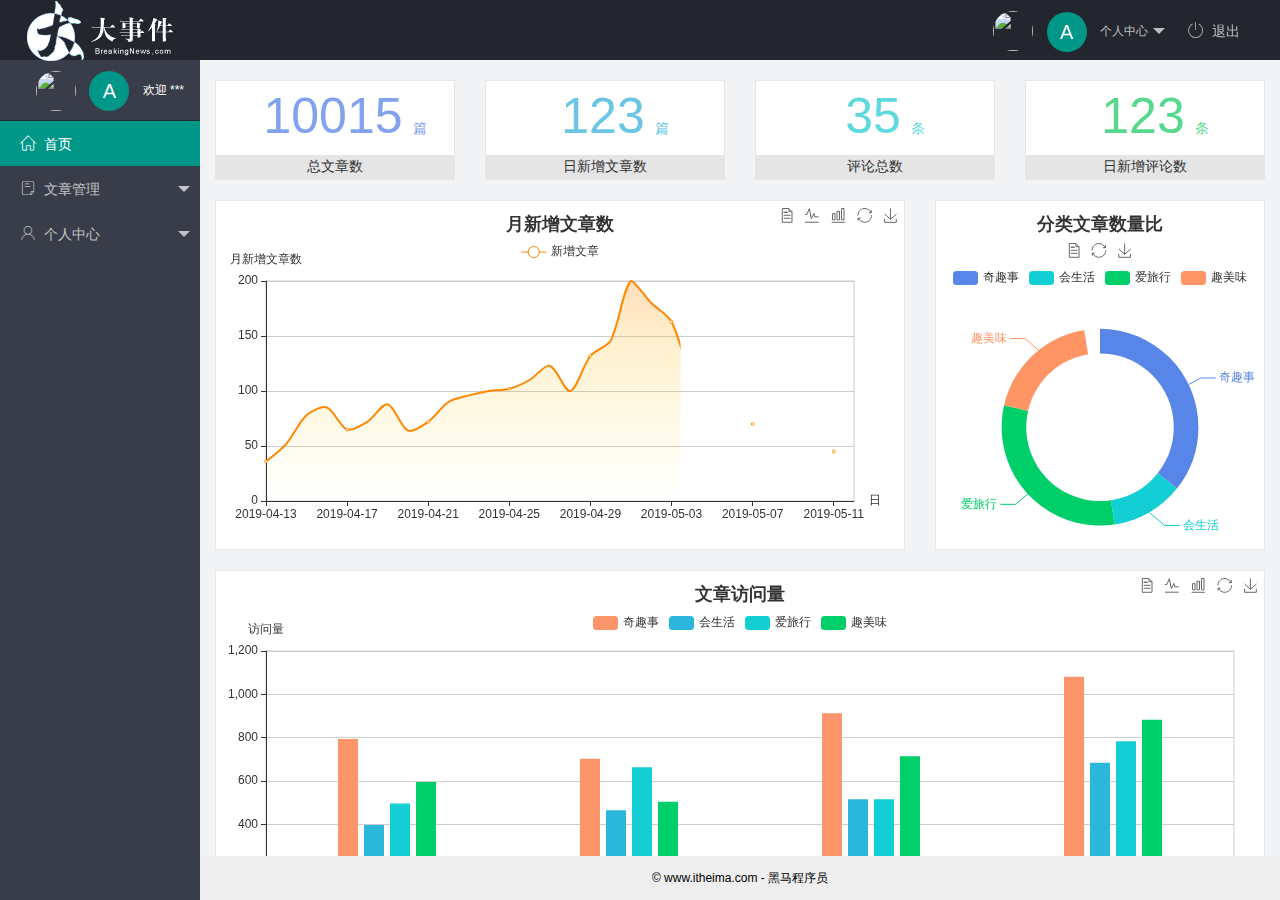
==== commit fd687f4f: "完成了个人中心功能开发" ====
--- a/index.html
+++ b/index.html
@@ -29,9 +29,9 @@
                         个人中心
                     </a>
                     <dl class="layui-nav-child">
-                        <dd><a href="">基本资料</a></dd>
-                        <dd><a href="">更换头像</a></dd>
-                        <dd><a href="">重置密码</a></dd>
+                        <dd><a href="/user/user_info.html" target="fm">基本资料</a></dd>
+                        <dd><a href="/user/user_pwd.html" target="fm">更换头像</a></dd>
+                        <dd><a href="/user/user_avatar.html" target="fm">重置密码</a></dd>
                     </dl>
                 </li>
                 <li class="layui-nav-item">
@@ -70,13 +70,16 @@
                         <a href="javascript:;"><span class="iconfont icon-user"></span>个人中心</a>
                         <dl class="layui-nav-child">
                             <dd>
-                                <a href="javascript:;"><i class="layui-icon layui-icon-app"></i>基本资料</a>
+                                <a href="user/user_info.html" target="fm"><i
+                                        class="layui-icon layui-icon-app"></i>基本资料</a>
                             </dd>
                             <dd>
-                                <a href="javascript:;"><i class="layui-icon layui-icon-app"></i>更换头像</a>
+                                <a href="user/user_avatar.html" target="fm"><i
+                                        class="layui-icon layui-icon-app"></i>更换头像</a>
                             </dd>
                             <dd>
-                                <a href="javascript:;"><i class="layui-icon layui-icon-app"></i>重置密码</a>
+                                <a href="user/user_pwd.html" target="fm"><i
+                                        class="layui-icon layui-icon-app"></i>重置密码</a>
                             </dd>
                         </dl>
                     </li>
@@ -87,6 +90,7 @@
         <div class="layui-body">
             <!-- 内容主体区域 -->
             <iframe name="fm" src="/home/dashboard.html" frameborder="0"></iframe>
+
         </div>
 
         <div class="layui-footer">
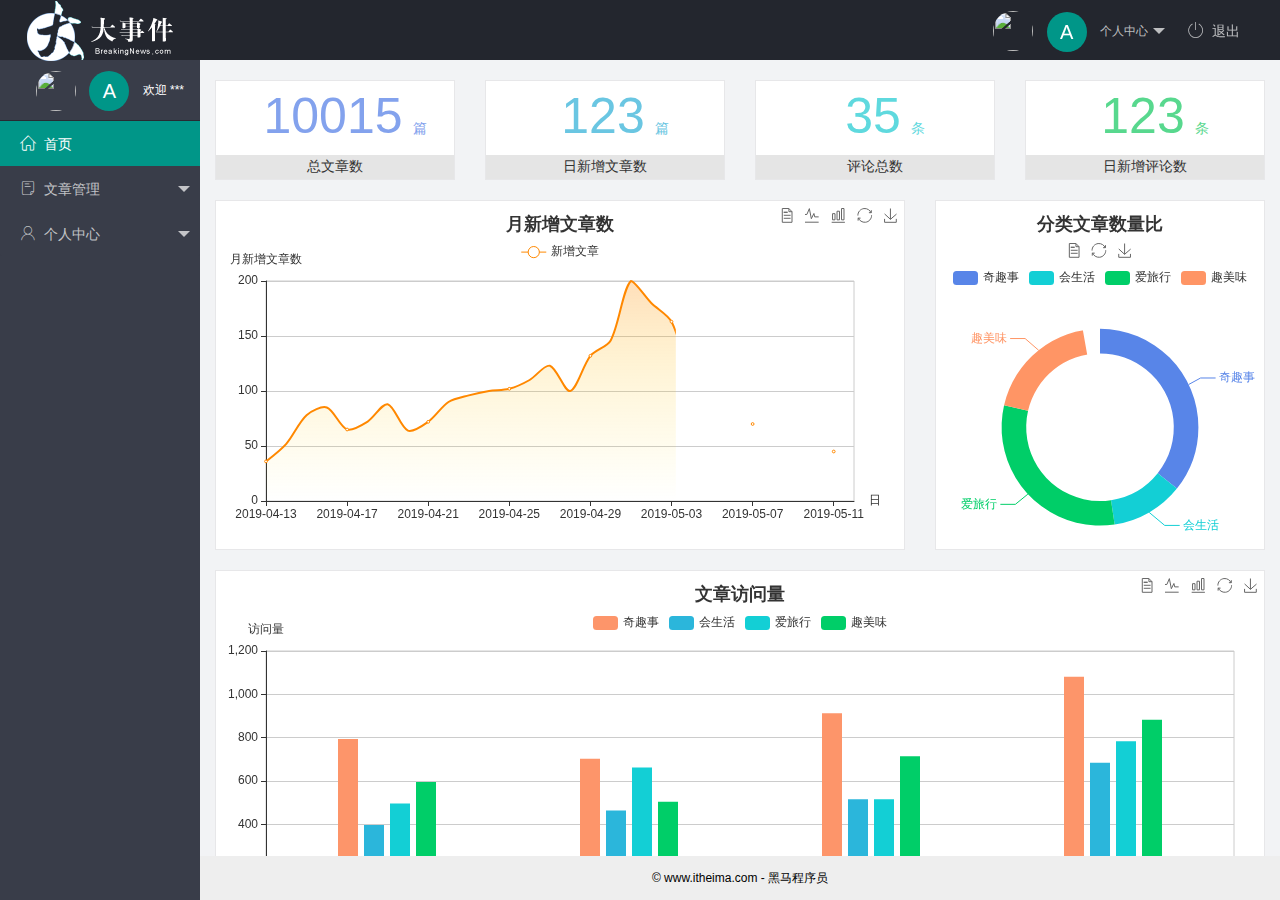
==== commit 2cbd00e0: "完成了文章中心的相关功能" ====
--- a/index.html
+++ b/index.html
@@ -53,16 +53,20 @@
                         <a href="/home/dashboard.html" target="fm"><span class="iconfont icon-home"></span>首页</a>
                     </li>
                     <li class="layui-nav-item">
-                        <a class="" href="javascript:;"><span class="iconfont icon-16"></span>文章管理</a>
+                        <a class="" href="article/art_cate.html" target="fm"><span
+                                class="iconfont icon-16"></span>文章管理</a>
                         <dl class="layui-nav-child">
                             <dd>
-                                <a href="javascript:;"><i class="layui-icon layui-icon-app"></i>文章类别</a>
+                                <a href="/article/art_cate.html" target="fm"><i
+                                        class="layui-icon layui-icon-app"></i>文章类别</a>
                             </dd>
                             <dd>
-                                <a href="javascript:;"><i class="layui-icon layui-icon-app"></i>文章列表</a>
+                                <a href="/article/art_list.html" target="fm"><i
+                                        class="layui-icon layui-icon-app"></i>文章列表</a>
                             </dd>
                             <dd>
-                                <a href="javascript:;"><i class="layui-icon layui-icon-app"></i>发布文章</a>
+                                <a href="/article/art_pub.html" target="fm"><i
+                                        class="layui-icon layui-icon-app"></i>发布文章</a>
                             </dd>
                         </dl>
                     </li>
